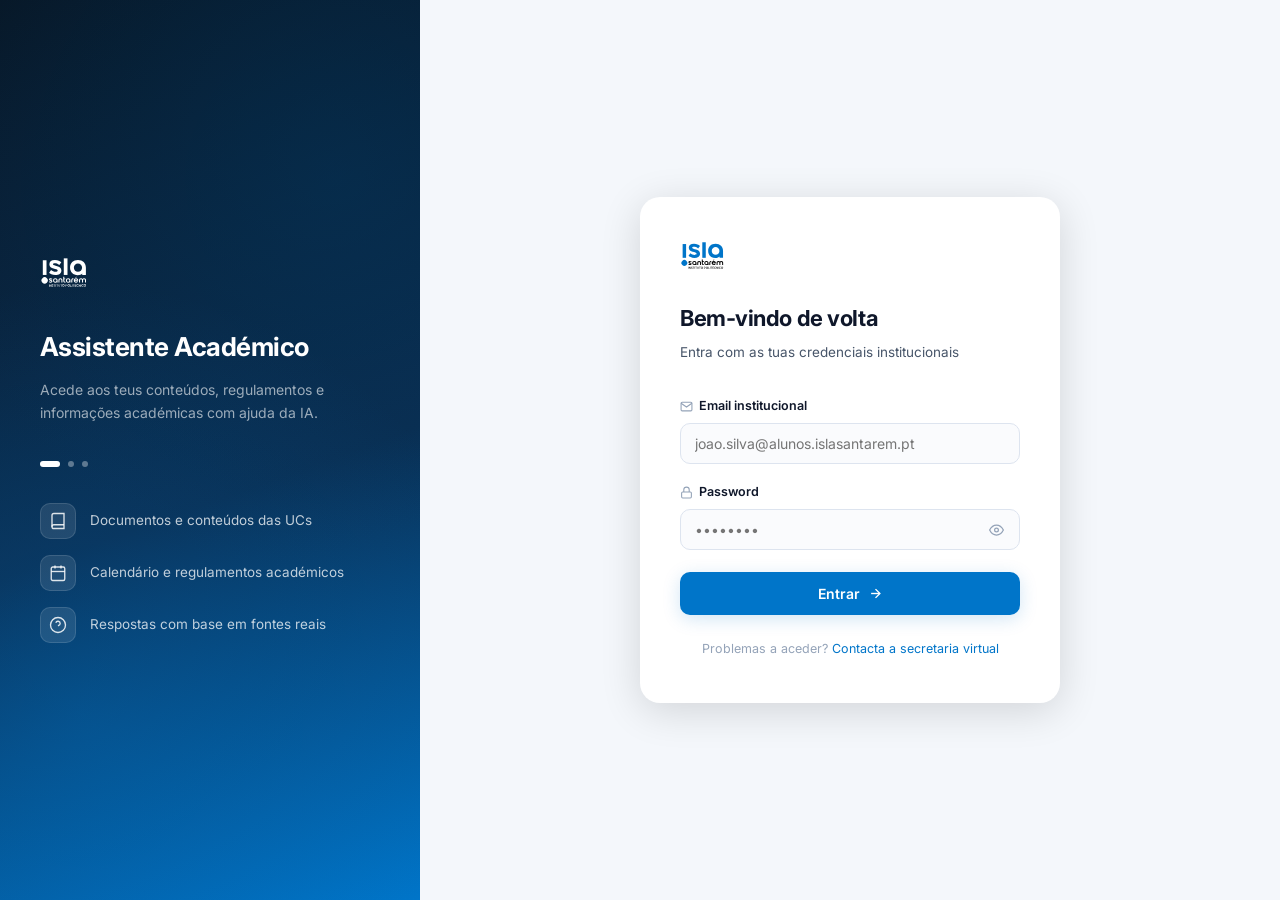
==== frontend/index.html @ 1f273ef7 "Initial commit" ====
<!DOCTYPE html>
<html lang="pt">
<head>
  <meta charset="UTF-8" />
  <meta name="viewport" content="width=device-width, initial-scale=1.0" />
  <title>ISLA Santarém — Assistente Académico</title>
  <link rel="stylesheet" href="assets/css/style.css" />
</head>
<body class="login-body">

<div class="login-layout">

  <!-- ── Left panel ── -->
  <div class="login-panel">
    <div class="login-panel-inner">
      <div class="login-panel-logo">
        <img src="assets/images/islasantarem-inverse.svg" alt="ISLA Santarém" />
      </div>
      <h1 class="login-panel-title">Assistente Académico</h1>
      <p class="login-panel-sub">Acede aos teus conteúdos, regulamentos e informações académicas com ajuda da IA.</p>
      <div class="login-panel-dots">
        <span></span><span></span><span></span>
      </div>
      <div class="login-panel-features">
        <div class="login-feature">
          <div class="login-feature-icon">
            <svg width="18" height="18" viewBox="0 0 24 24" fill="none" stroke="currentColor" stroke-width="1.8">
              <path d="M4 19.5A2.5 2.5 0 0 1 6.5 17H20"/><path d="M6.5 2H20v20H6.5A2.5 2.5 0 0 1 4 19.5v-15A2.5 2.5 0 0 1 6.5 2z"/>
            </svg>
          </div>
          <span>Documentos e conteúdos das UCs</span>
        </div>
        <div class="login-feature">
          <div class="login-feature-icon">
            <svg width="18" height="18" viewBox="0 0 24 24" fill="none" stroke="currentColor" stroke-width="1.8">
              <rect x="3" y="4" width="18" height="18" rx="2" ry="2"/><line x1="16" y1="2" x2="16" y2="6"/><line x1="8" y1="2" x2="8" y2="6"/><line x1="3" y1="10" x2="21" y2="10"/>
            </svg>
          </div>
          <span>Calendário e regulamentos académicos</span>
        </div>
        <div class="login-feature">
          <div class="login-feature-icon">
            <svg width="18" height="18" viewBox="0 0 24 24" fill="none" stroke="currentColor" stroke-width="1.8">
              <circle cx="12" cy="12" r="10"/><path d="M9.09 9a3 3 0 0 1 5.83 1c0 2-3 3-3 3"/><line x1="12" y1="17" x2="12.01" y2="17"/>
            </svg>
          </div>
          <span>Respostas com base em fontes reais</span>
        </div>
      </div>
    </div>
    <div class="login-panel-bg"></div>
  </div>

  <!-- ── Right / form ── -->
  <div class="login-form-side">
    <div class="login-card">

      <div class="login-card-header">
        <div class="login-card-logo">
          <img src="assets/images/islasantarem.svg" alt="ISLA Santarém" />
        </div>
        <h2>Bem-vindo de volta</h2>
        <p>Entra com as tuas credenciais institucionais</p>
      </div>

      <form onsubmit="doLogin(event)" class="login-form">
        <div class="form-group">
          <label for="email">
            <svg width="13" height="13" viewBox="0 0 24 24" fill="none" stroke="currentColor" stroke-width="2">
              <path d="M4 4h16c1.1 0 2 .9 2 2v12c0 1.1-.9 2-2 2H4c-1.1 0-2-.9-2-2V6c0-1.1.9-2 2-2z"/><polyline points="22,6 12,13 2,6"/>
            </svg>
            Email institucional
          </label>
          <input type="email" id="email" placeholder="joao.silva@alunos.islasantarem.pt" autocomplete="email" required />
        </div>

        <div class="form-group">
          <label for="password">
            <svg width="13" height="13" viewBox="0 0 24 24" fill="none" stroke="currentColor" stroke-width="2">
              <rect x="3" y="11" width="18" height="11" rx="2" ry="2"/><path d="M7 11V7a5 5 0 0 1 10 0v4"/>
            </svg>
            Password
          </label>
          <div class="input-password-wrap">
            <input type="password" id="password" placeholder="••••••••" autocomplete="current-password" required />
            <button type="button" class="toggle-pw" onclick="togglePw()" tabindex="-1" aria-label="Mostrar password">
              <svg id="eyeIcon" width="15" height="15" viewBox="0 0 24 24" fill="none" stroke="currentColor" stroke-width="2">
                <path d="M1 12s4-8 11-8 11 8 11 8-4 8-11 8-11-8-11-8z"/><circle cx="12" cy="12" r="3"/>
              </svg>
            </button>
          </div>
        </div>

        <div id="loginError" class="login-error" style="display:none;"></div>

        <button type="submit" class="login-btn" id="loginBtn">
          <span id="loginBtnText">Entrar</span>
          <svg id="loginBtnArrow" width="15" height="15" viewBox="0 0 24 24" fill="none" stroke="currentColor" stroke-width="2.2">
            <line x1="5" y1="12" x2="19" y2="12"/><polyline points="12 5 19 12 12 19"/>
          </svg>
          <svg id="loginBtnSpinner" class="spinner hidden" width="16" height="16" viewBox="0 0 24 24" fill="none" stroke="currentColor" stroke-width="2.5">
            <path d="M21 12a9 9 0 1 1-6.219-8.56"/>
          </svg>
        </button>
      </form>

      <div class="login-footer">
        Problemas a aceder?
        <a href="https://secure.grupolusofona.pt/ulht/secretaria_virtual/" target="_blank">Contacta a secretaria virtual</a>
      </div>
    </div>
  </div>

</div>

<script>
async function doLogin(e) {
  e.preventDefault();
  const btn     = document.getElementById('loginBtn');
  const btnText = document.getElementById('loginBtnText');
  const arrow   = document.getElementById('loginBtnArrow');
  const spinner = document.getElementById('loginBtnSpinner');
  const email   = document.getElementById('email').value.trim();
  const pass    = document.getElementById('password').value;
  const err     = document.getElementById('loginError');

  btn.disabled = true;
  btnText.textContent = 'A entrar...';
  arrow.classList.add('hidden');
  spinner.classList.remove('hidden');
  err.style.display = 'none';

  try {
    const body = new URLSearchParams({ username: email, password: pass });
    const res  = await fetch('/api/auth/login', { method: 'POST', body });
    if (!res.ok) {
      const data = await res.json().catch(() => ({}));
      throw new Error(data.detail || 'Credenciais inválidas');
    }
    const data = await res.json();
    localStorage.setItem('token', data.access_token);
    localStorage.setItem('user', JSON.stringify({ name: data.name, role: data.role, id: data.user_id }));
    btn.classList.add('login-btn--success');
    btnText.textContent = 'A redirecionar...';
    const roleRedirects = { admin: 'admin.html', instructor: 'instructor.html', secretaria: 'secretaria.html' };
    setTimeout(() => window.location.href = roleRedirects[data.role] || 'chat.html', 400);
  } catch (ex) {
    err.textContent = ex.message;
    err.style.display = 'flex';
    btn.disabled = false;
    btnText.textContent = 'Entrar';
    arrow.classList.remove('hidden');
    spinner.classList.add('hidden');
    document.getElementById('password').value = '';
  }
}

function togglePw() {
  const input = document.getElementById('password');
  const icon  = document.getElementById('eyeIcon');
  if (input.type === 'password') {
    input.type = 'text';
    icon.innerHTML = '<path d="M17.94 17.94A10.07 10.07 0 0 1 12 20c-7 0-11-8-11-8a18.45 18.45 0 0 1 5.06-5.94M9.9 4.24A9.12 9.12 0 0 1 12 4c7 0 11 8 11 8a18.5 18.5 0 0 1-2.16 3.19m-6.72-1.07a3 3 0 1 1-4.24-4.24"/><line x1="1" y1="1" x2="23" y2="23"/>';
  } else {
    input.type = 'password';
    icon.innerHTML = '<path d="M1 12s4-8 11-8 11 8 11 8-4 8-11 8-11-8-11-8z"/><circle cx="12" cy="12" r="3"/>';
  }
}
</script>

</body>
</html>
---- frontend/assets/css/style.css ----
/* ─── ISLA Santarém — Assistente Académico ─── */

@import url('https://fonts.googleapis.com/css2?family=Inter:wght@300;400;500;600;700&display=swap');

/* ─── TOKENS ─── */
:root {
  --blue:          #0075C9;
  --blue-dark:     #005fa3;
  --blue-deep:     #003e6b;
  --blue-light:    #e8f3fc;
  --blue-glow:     rgba(0, 117, 201, 0.18);

  --sidebar-bg:    #071828;
  --sidebar-hover: #0f2438;
  --sidebar-active:#132d48;
  --sidebar-sep:   rgba(255,255,255,0.06);

  --surface:       #f4f7fb;
  --topbar-bg:     #ffffff;
  --card-bg:       #ffffff;

  --user-bubble:   var(--blue);
  --bot-bubble:    #ffffff;
  --bot-border:    #e4eaf1;

  --text-1:        #0f172a;
  --text-2:        #475569;
  --text-3:        #94a3b8;
  --text-inv:      #cbd5e1;
  --text-inv-dim:  #475569;

  --r-sm:  6px;
  --r-md:  10px;
  --r-lg:  16px;
  --r-xl:  22px;
  --r-pill:100px;

  --sh-xs: 0 1px 2px rgba(0,0,0,0.06);
  --sh-sm: 0 2px 8px rgba(0,0,0,0.08);
  --sh-md: 0 4px 20px rgba(0,0,0,0.10);
  --sh-lg: 0 8px 40px rgba(0,0,0,0.14);

  --ease:  cubic-bezier(0.4, 0, 0.2, 1);
  --t:     all 0.18s var(--ease);

  --sidebar-w: 268px;

  /* Alias vars used by admin panel */
  --bg-0:      var(--surface);
  --bg-1:      var(--card-bg);
  --bg-2:      #e8edf4;
  --border:    var(--bot-border);
  --accent:    var(--blue);
  --hover:     var(--blue-light);
  --text-muted:var(--text-3);
}

/* ─── RESET ─── */
*, *::before, *::after { box-sizing: border-box; margin: 0; padding: 0; }

html, body {
  height: 100%;
  font-family: 'Inter', -apple-system, BlinkMacSystemFont, sans-serif;
  font-size: 14px;
  line-height: 1.6;
  color: var(--text-1);
  background: var(--surface);
  -webkit-font-smoothing: antialiased;
}

a { color: var(--blue); text-decoration: none; }
a:hover { text-decoration: underline; }

/* ═══════════════════════════════════════
   LOGIN
═══════════════════════════════════════ */

.login-body { overflow: auto; }

.login-layout {
  min-height: 100vh;
  display: flex;
}

/* Left branding panel */
.login-panel {
  flex: 0 0 420px;
  background: linear-gradient(160deg, #071828 0%, #0a2d50 55%, #0075C9 100%);
  display: flex;
  align-items: center;
  justify-content: center;
  padding: 48px 40px;
  position: relative;
  overflow: hidden;
}

.login-panel-bg {
  position: absolute;
  inset: 0;
  background:
    radial-gradient(circle at 20% 80%, rgba(0,117,201,0.25) 0%, transparent 55%),
    radial-gradient(circle at 80% 20%, rgba(0,63,107,0.3)   0%, transparent 50%);
  pointer-events: none;
}

.login-panel-inner {
  position: relative;
  z-index: 1;
  width: 100%;
}

.login-panel-logo img {
  height: 32px;
  filter: brightness(0) invert(1);
  margin-bottom: 36px;
}

.login-panel-title {
  font-size: 26px;
  font-weight: 700;
  color: #fff;
  line-height: 1.25;
  margin-bottom: 14px;
  letter-spacing: -0.02em;
}

.login-panel-sub {
  font-size: 14px;
  color: rgba(255,255,255,0.6);
  line-height: 1.7;
  max-width: 300px;
  margin-bottom: 36px;
}

.login-panel-dots {
  display: flex;
  gap: 8px;
  margin-bottom: 36px;
}

.login-panel-dots span {
  width: 6px;
  height: 6px;
  border-radius: 50%;
  background: rgba(255,255,255,0.35);
}

.login-panel-dots span:first-child {
  background: #fff;
  width: 20px;
  border-radius: 3px;
}

.login-panel-features { display: flex; flex-direction: column; gap: 16px; }

.login-feature {
  display: flex;
  align-items: center;
  gap: 14px;
  color: rgba(255,255,255,0.75);
  font-size: 13.5px;
}

.login-feature-icon {
  width: 36px;
  height: 36px;
  border-radius: var(--r-md);
  background: rgba(255,255,255,0.1);
  border: 1px solid rgba(255,255,255,0.12);
  display: flex;
  align-items: center;
  justify-content: center;
  flex-shrink: 0;
  color: rgba(255,255,255,0.85);
}

/* Right form side */
.login-form-side {
  flex: 1;
  display: flex;
  align-items: center;
  justify-content: center;
  padding: 40px 24px;
  background: var(--surface);
}

.login-card {
  background: var(--card-bg);
  border-radius: 20px;
  padding: 44px 40px;
  width: 100%;
  max-width: 420px;
  box-shadow: var(--sh-lg);
  animation: fadeUp 0.45s var(--ease) both;
}

.login-card-header { margin-bottom: 32px; }

.login-card-logo {
  margin-bottom: 24px;
}

.login-card-logo img { height: 30px; }

.login-card-header h2 {
  font-size: 22px;
  font-weight: 700;
  color: var(--text-1);
  margin-bottom: 6px;
  letter-spacing: -0.02em;
}

.login-card-header p {
  font-size: 13.5px;
  color: var(--text-2);
}

.login-form { display: flex; flex-direction: column; gap: 18px; }

.form-group { display: flex; flex-direction: column; gap: 7px; }

.form-group label {
  font-size: 12.5px;
  font-weight: 600;
  color: var(--text-1);
  display: flex;
  align-items: center;
  gap: 6px;
}

.form-group label svg { color: var(--text-3); }

.form-group input,
.input-password-wrap input {
  width: 100%;
  padding: 11px 14px;
  border: 1.5px solid #dde4ef;
  border-radius: var(--r-md);
  font-size: 14px;
  font-family: inherit;
  color: var(--text-1);
  background: #fafbfd;
  transition: var(--t);
  outline: none;
}

.form-group input:hover { border-color: #b8c9e0; }

.form-group input:focus,
.input-password-wrap:focus-within input {
  border-color: var(--blue);
  background: #fff;
  box-shadow: 0 0 0 3px var(--blue-glow);
}

.input-password-wrap {
  position: relative;
}

.input-password-wrap input { padding-right: 44px; }

.toggle-pw {
  position: absolute;
  right: 12px;
  top: 50%;
  transform: translateY(-50%);
  background: none;
  border: none;
  cursor: pointer;
  color: var(--text-3);
  padding: 4px;
  border-radius: var(--r-sm);
  transition: var(--t);
  display: flex;
  align-items: center;
}

.toggle-pw:hover { color: var(--blue); }

.login-error {
  display: flex;
  align-items: center;
  gap: 8px;
  padding: 10px 14px;
  background: #fef2f2;
  border: 1px solid #fecaca;
  border-radius: var(--r-md);
  color: #dc2626;
  font-size: 13px;
}

.login-btn {
  display: flex;
  align-items: center;
  justify-content: center;
  gap: 8px;
  width: 100%;
  padding: 13px 20px;
  background: var(--blue);
  color: #fff;
  border: none;
  border-radius: var(--r-md);
  font-size: 14px;
  font-weight: 600;
  cursor: pointer;
  font-family: inherit;
  transition: var(--t);
  box-shadow: 0 4px 18px var(--blue-glow);
  margin-top: 4px;
}

.login-btn:hover:not(:disabled) {
  background: var(--blue-dark);
  transform: translateY(-1px);
  box-shadow: 0 6px 24px var(--blue-glow);
}

.login-btn:active:not(:disabled) { transform: translateY(0); }

.login-btn:disabled { opacity: 0.7; cursor: not-allowed; transform: none; }

.login-btn--success { background: #16a34a !important; }

.login-footer {
  text-align: center;
  margin-top: 24px;
  font-size: 12.5px;
  color: var(--text-3);
}

.spinner {
  animation: spin 0.8s linear infinite;
  transform-origin: center;
}

@keyframes spin { to { transform: rotate(360deg); } }

/* ─── Login responsive ─── */
@media (max-width: 780px) {
  .login-panel { display: none; }
  .login-form-side { background: linear-gradient(160deg, #071828, #0a2d50); }
  .login-card { box-shadow: var(--sh-md); }
}

/* ═══════════════════════════════════════
   APP LAYOUT
═══════════════════════════════════════ */

.app {
  display: flex;
  height: 100vh;
  overflow: hidden;
}

/* ═══════════════════════════════════════
   SIDEBAR
═══════════════════════════════════════ */

.sidebar {
  width: 72px; /* collapsed width */
  min-width: 72px;
  background: linear-gradient(180deg, #040d17 0%, #071828 100%);
  display: flex;
  flex-direction: column;
  border-right: 1px solid rgba(255,255,255,0.03);
  transition: width 0.3s cubic-bezier(0.2, 0.8, 0.2, 1), min-width 0.3s cubic-bezier(0.2, 0.8, 0.2, 1), transform 0.25s var(--ease);
  z-index: 200;
  overflow: hidden;
  white-space: nowrap;
}

@media (min-width: 769px) {
  .sidebar:hover {
    width: var(--sidebar-w);
    min-width: var(--sidebar-w);
    box-shadow: 4px 0 24px rgba(0,0,0,0.15);
  }

  /* Fade out texts when collapsed */
  .sidebar:not(:hover) .sidebar-tagline,
  .sidebar:not(:hover) .new-chat-btn-text,
  .sidebar:not(:hover) .history-item span:not(.hist-badge),
  .sidebar:not(:hover) .sidebar-tabs,
  .sidebar:not(:hover) .history-group-label,
  .sidebar:not(:hover) .sidebar-search,
  .sidebar:not(:hover) .user-info,
  .sidebar:not(:hover) .logout-btn {
    opacity: 0;
    pointer-events: none;
    transition: opacity 0.1s;
  }
  
  /* Fade in texts when expanded */
  .sidebar:hover .sidebar-tagline,
  .sidebar:hover .new-chat-btn-text,
  .sidebar:hover .history-item span:not(.hist-badge),
  .sidebar:hover .sidebar-tabs,
  .sidebar:hover .history-group-label,
  .sidebar:hover .sidebar-search,
  .sidebar:hover .user-info,
  .sidebar:hover .logout-btn {
    opacity: 1;
    transition: opacity 0.3s 0.1s;
  }

  /* Adjust layouts when collapsed */
  .sidebar:not(:hover) .new-chat-btn {
    padding: 10px;
    justify-content: center;
  }
  
  .sidebar:not(:hover) .user-profile {
    padding: 8px 0;
    justify-content: center;
  }
  
  .sidebar:not(:hover) .sidebar-logo img {
    opacity: 0;
  }
  
  .sidebar-logo { position: relative; }
  .sidebar:not(:hover) .sidebar-logo::after {
    content: "IS";
    position: absolute;
    left: 4px;
    top: 50%;
    transform: translateY(-50%);
    font-size: 18px;
    font-weight: 800;
    color: #fff;
    letter-spacing: 2px;
  }
}

.sidebar-header {
  padding: 22px 16px 16px;
  border-bottom: 1px solid var(--sidebar-sep);
  flex-shrink: 0;
}

.sidebar-logo {
  margin-bottom: 4px;
}

.sidebar-logo img {
  height: 26px;
  filter: brightness(0) invert(1);
  opacity: 0.92;
  min-width: 140px; /* prevent logo from shrinking */
}

.sidebar-tagline {
  font-size: 10px;
  font-weight: 500;
  color: rgba(255,255,255,0.3);
  letter-spacing: 0.08em;
  text-transform: uppercase;
  margin-bottom: 18px;
  white-space: nowrap;
  overflow: hidden;
}

.new-chat-btn {
  width: 100%;
  display: flex;
  align-items: center;
  gap: 9px;
  padding: 10px 13px;
  background: rgba(255,255,255,0.05);
  border: 1px solid rgba(255,255,255,0.09);
  border-radius: var(--r-md);
  color: var(--text-inv);
  font-size: 13px;
  font-weight: 500;
  cursor: pointer;
  transition: var(--t);
  font-family: inherit;
  white-space: nowrap;
  overflow: hidden;
}

.new-chat-btn:hover {
  background: rgba(255,255,255,0.1);
  border-color: rgba(255,255,255,0.18);
  color: #fff;
}

.history-scroll {
  flex: 1;
  overflow-y: auto;
  padding: 10px 8px;
  scrollbar-width: thin;
  scrollbar-color: rgba(255,255,255,0.06) transparent;
}

.history-scroll::-webkit-scrollbar { width: 3px; }
.history-scroll::-webkit-scrollbar-track { background: transparent; }
.history-scroll::-webkit-scrollbar-thumb { background: rgba(255,255,255,0.08); border-radius: 2px; }

.history-empty {
  padding: 8px 10px;
  font-size: 12px;
  color: var(--text-inv-dim);
}

.history-group-label {
  font-size: 9.5px;
  font-weight: 600;
  letter-spacing: 0.09em;
  text-transform: uppercase;
  color: var(--text-inv-dim);
  padding: 0 10px;
  margin: 12px 0 4px;
}

.history-item {
  display: flex;
  align-items: center;
  gap: 8px;
  padding: 10px 12px;
  border-radius: var(--r-md);
  cursor: pointer;
  color: var(--text-inv);
  font-size: 13px;
  transition: var(--t);
  position: relative;
  overflow: hidden;
  margin-bottom: 2px;
}

.history-item:hover { background: rgba(255,255,255,0.06); color: #fff; }

.history-item.active {
  background: rgba(0, 117, 201, 0.15);
  color: #fff;
}

.hist-badge {
  font-size: 9.5px;
  font-weight: 700;
  background: rgba(0,117,201,0.25);
  color: #60a5fa;
  padding: 2px 6px;
  border-radius: 4px;
  flex-shrink: 0;
  letter-spacing: 0.04em;
}

.history-item span:not(.hist-badge) {
  flex: 1;
  white-space: nowrap;
  overflow: hidden;
  text-overflow: ellipsis;
}

/* Sidebar footer */
.sidebar-footer {
  padding: 10px 8px;
  border-top: 1px solid var(--sidebar-sep);
  flex-shrink: 0;
}

.user-profile {
  display: flex;
  align-items: center;
  gap: 10px;
  padding: 8px 10px;
  border-radius: var(--r-sm);
  transition: var(--t);
}

.user-profile:hover { background: var(--sidebar-hover); }

.avatar {
  width: 32px;
  height: 32px;
  border-radius: 50%;
  background: linear-gradient(135deg, var(--blue), var(--blue-dark));
  display: flex;
  align-items: center;
  justify-content: center;
  color: #fff;
  font-size: 11.5px;
  font-weight: 700;
  flex-shrink: 0;
  letter-spacing: 0.02em;
}

.user-info { flex: 1; overflow: hidden; }

.user-name {
  font-size: 12.5px;
  font-weight: 600;
  color: var(--text-inv);
  white-space: nowrap;
  overflow: hidden;
  text-overflow: ellipsis;
}

.user-role {
  font-size: 10.5px;
  color: var(--text-inv-dim);
}

.logout-btn {
  background: none;
  border: none;
  cursor: pointer;
  color: var(--text-inv-dim);
  padding: 6px;
  border-radius: var(--r-sm);
  display: flex;
  transition: var(--t);
  flex-shrink: 0;
}

.logout-btn:hover { color: #f87171; background: rgba(248,113,113,0.1); }

/* Sidebar overlay (mobile) */
.sidebar-overlay {
  display: none;
  position: fixed;
  inset: 0;
  background: rgba(0,0,0,0.45);
  z-index: 199;
  animation: fadeIn 0.2s ease;
}

/* ═══════════════════════════════════════
   MAIN AREA
═══════════════════════════════════════ */

.main {
  flex: 1;
  display: flex;
  flex-direction: column;
  overflow: hidden;
  background: var(--surface);
  min-width: 0;
}

/* ── Topbar ── */
.topbar {
  background: var(--topbar-bg);
  border-bottom: 1px solid rgba(0,0,0,0.02);
  padding: 0 24px;
  height: 64px;
  display: flex;
  align-items: center;
  gap: 16px;
  flex-shrink: 0;
  box-shadow: 0 4px 20px rgba(0,0,0,0.02);
  z-index: 10;
}

.topbar-left {
  display: flex;
  align-items: center;
  gap: 12px;
  flex: 1;
  min-width: 0;
}

.menu-btn {
  display: none;
  background: none;
  border: none;
  cursor: pointer;
  color: var(--text-2);
  padding: 6px;
  border-radius: var(--r-sm);
  transition: var(--t);
  flex-shrink: 0;
}

.menu-btn:hover { background: var(--blue-light); color: var(--blue); }

.topbar-brand {
  flex-shrink: 0;
  display: flex;
  align-items: center;
}

.topbar-logo {
  height: 22px;
  opacity: 0.85;
}

.active-course-badge {
  display: flex;
  align-items: center;
  gap: 7px;
  padding: 5px 12px;
  background: var(--blue-light);
  border: 1px solid rgba(0,117,201,0.18);
  border-radius: var(--r-pill);
  font-size: 12.5px;
  font-weight: 600;
  color: var(--blue);
  white-space: nowrap;
  overflow: hidden;
  text-overflow: ellipsis;
  max-width: 280px;
}

.badge-dot {
  width: 6px;
  height: 6px;
  border-radius: 50%;
  background: var(--blue);
  flex-shrink: 0;
  animation: pulse 2.5s ease-in-out infinite;
}

@keyframes pulse {
  0%, 100% { opacity: 1; transform: scale(1); }
  50% { opacity: 0.45; transform: scale(0.75); }
}

.topbar-right {
  display: flex;
  align-items: center;
  gap: 8px;
  flex-shrink: 0;
}

.course-selector-wrap {
  position: relative;
  display: flex;
  align-items: center;
}

.course-selector-icon {
  position: absolute;
  left: 10px;
  color: var(--text-3);
  pointer-events: none;
  z-index: 1;
}

.select-chevron {
  position: absolute;
  right: 9px;
  color: var(--text-3);
  pointer-events: none;
}

.topbar-select {
  appearance: none;
  padding: 8px 32px 8px 16px;
  border: 1px solid rgba(0,0,0,0.06);
  border-radius: var(--r-pill);
  background: var(--surface);
  color: var(--text-1);
  font-size: 13px;
  font-weight: 500;
  font-family: inherit;
  cursor: pointer;
  transition: var(--t);
  max-width: 210px;
}

.topbar-select:hover { border-color: rgba(0,117,201,0.3); background: #fff; }
.topbar-select:focus { outline: none; border-color: var(--blue); box-shadow: 0 0 0 3px var(--blue-glow); }

.topbar-btn {
  display: flex;
  align-items: center;
  gap: 6px;
  padding: 8px 12px;
  border-radius: var(--r-pill);
  border: none;
  background: transparent;
  color: var(--text-2);
  font-size: 13px;
  font-weight: 500;
  cursor: pointer;
  transition: var(--t);
  font-family: inherit;
  white-space: nowrap;
}

.topbar-btn:hover {
  color: var(--text-1);
  background: rgba(0,0,0,0.05);
}

/* ── Chat area ── */
.chat-area {
  flex: 1;
  overflow-y: auto;
  padding: 28px 0 16px;
  scroll-behavior: smooth;
  scrollbar-width: thin;
  scrollbar-color: #c8d4e3 transparent;
}

.chat-area::-webkit-scrollbar { width: 4px; }
.chat-area::-webkit-scrollbar-track { background: transparent; }
.chat-area::-webkit-scrollbar-thumb { background: #c8d4e3; border-radius: 2px; }

.chat-inner {
  max-width: 760px;
  margin: 0 auto;
  padding: 0 24px;
  display: flex;
  flex-direction: column;
  gap: 4px;
}

/* ── Welcome screen ── */
.welcome {
  display: flex;
  flex-direction: column;
  align-items: flex-start;
  text-align: left;
  padding: 80px 24px 32px;
  animation: fadeUp 0.5s var(--ease) both;
  width: 100%;
}

.welcome-gemini-header {
  margin-bottom: 40px;
}

.welcome-gemini-title {
  font-size: 52px;
  font-weight: 500;
  letter-spacing: -0.04em;
  margin-bottom: 6px;
  line-height: 1.1;
}

.gemini-greeting, .gemini-name {
  background: linear-gradient(74deg, var(--blue) 0, #9b72cb 9%, #d96570 20%, #d96570 24%, #9b72cb 35%, var(--blue) 44%, #9b72cb 50%, #d96570 56%, var(--text-1) 75%, var(--text-1) 100%);
  background-size: 400% 100%;
  -webkit-background-clip: text;
  -webkit-text-fill-color: transparent;
  color: transparent;
  animation: bgPan 12s ease infinite;
}

@keyframes bgPan {
  0% { background-position: 0% 50%; }
  50% { background-position: 100% 50%; }
  100% { background-position: 0% 50%; }
}

.welcome-gemini-subtitle {
  font-size: 52px;
  font-weight: 500;
  color: #c4c7c5; /* Gemini light grey */
  letter-spacing: -0.04em;
  line-height: 1.1;
}

.welcome-chips {
  display: flex;
  flex-wrap: wrap;
  gap: 12px;
  justify-content: flex-start;
  width: 100%;
}

.chip {
  display: flex;
  align-items: center;
  gap: 7px;
  padding: 9px 15px;
  background: var(--card-bg);
  border: 1.5px solid #e2e8f0;
  border-radius: var(--r-pill);
  font-size: 12.5px;
  color: var(--text-2);
  cursor: pointer;
  transition: var(--t);
  box-shadow: var(--sh-xs);
  animation: fadeUp 0.4s var(--ease) both;
}

.chip:nth-child(1) { animation-delay: 0.05s; }
.chip:nth-child(2) { animation-delay: 0.10s; }
.chip:nth-child(3) { animation-delay: 0.15s; }
.chip:nth-child(4) { animation-delay: 0.20s; }
.chip:nth-child(5) { animation-delay: 0.25s; }
.chip:nth-child(6) { animation-delay: 0.30s; }

.chip svg { color: var(--text-3); flex-shrink: 0; transition: var(--t); }

.chip:hover {
  border-color: var(--blue);
  color: var(--blue);
  background: var(--blue-light);
  transform: translateY(-1px);
  box-shadow: var(--sh-sm);
}

.chip:hover svg { color: var(--blue); }

/* ── Messages ── */
.msg-wrap {
  display: flex;
  flex-direction: column;
  animation: fadeUp 0.28s var(--ease) both;
}

@keyframes fadeUp {
  from { opacity: 0; transform: translateY(10px); }
  to   { opacity: 1; transform: translateY(0); }
}

@keyframes fadeIn {
  from { opacity: 0; }
  to   { opacity: 1; }
}

.msg-wrap.user { align-items: flex-end; }
.msg-wrap.bot  { align-items: flex-start; }

.msg-row {
  display: flex;
  align-items: flex-end;
  gap: 10px;
  max-width: 78%;
}

.msg-wrap.user .msg-row { flex-direction: row-reverse; }

.bot-avatar {
  width: 30px;
  height: 30px;
  border-radius: 50%;
  background: linear-gradient(135deg, var(--blue), var(--blue-deep));
  display: flex;
  align-items: center;
  justify-content: center;
  flex-shrink: 0;
  box-shadow: 0 2px 8px var(--blue-glow);
  overflow: hidden;
}

.bot-avatar img {
  height: 14px;
  filter: brightness(0) invert(1);
}

.bubble {
  padding: 11px 15px;
  border-radius: var(--r-lg);
  font-size: 14px;
  line-height: 1.68;
  word-break: break-word;
  position: relative;
}

.msg-wrap.user .bubble {
  background: linear-gradient(135deg, var(--blue), var(--blue-dark));
  color: #fff;
  border-bottom-right-radius: 4px;
  box-shadow: 0 4px 18px var(--blue-glow);
}

.msg-wrap.bot .bubble {
  background: var(--bot-bubble);
  color: var(--text-1);
  border: 1px solid rgba(0,0,0,0.04);
  border-bottom-left-radius: 4px;
  box-shadow: 0 2px 14px rgba(0,0,0,0.03);
}

.msg-time {
  font-size: 10.5px;
  color: var(--text-3);
  margin-top: 5px;
  padding: 0 4px;
}

/* Sources */
.sources {
  display: flex;
  flex-wrap: wrap;
  gap: 5px;
  margin-top: 9px;
  padding-left: 40px;
}

.source-chip {
  display: inline-flex;
  align-items: center;
  gap: 5px;
  padding: 4px 10px;
  background: var(--blue-light);
  border: 1px solid rgba(0,117,201,0.18);
  border-radius: var(--r-pill);
  font-size: 11px;
  font-weight: 500;
  color: var(--blue);
  cursor: pointer;
  transition: var(--t);
}

.source-chip:hover {
  background: var(--blue);
  color: #fff;
  border-color: var(--blue);
}

.source-chip svg { flex-shrink: 0; }

/* ── Input mode tag ── */
.input-mode-tag {
  display: inline-flex;
  align-items: center;
  padding: 3px 10px;
  margin-bottom: 4px;
  background: var(--blue-light);
  border: 1.5px solid var(--blue);
  border-radius: var(--r-pill);
  font-size: 12px;
  font-weight: 600;
  color: var(--blue);
  cursor: pointer;
  white-space: nowrap;
  flex-shrink: 0;
  transition: var(--t);
  user-select: none;
}
.input-mode-tag:hover {
  background: var(--blue);
  color: #fff;
}

/* ── Quick-reply chips ── */
.quick-chips {
  display: flex;
  flex-wrap: wrap;
  gap: 8px;
  margin-top: 10px;
  padding-left: 40px;
}

.quick-chip {
  padding: 7px 16px;
  background: transparent;
  border: 1.5px solid var(--blue);
  border-radius: var(--r-pill);
  font-size: 13px;
  font-weight: 500;
  color: var(--blue);
  cursor: pointer;
  transition: var(--t);
}

.quick-chip:hover {
  background: var(--blue);
  color: #fff;
}

/* ── Answer mode badge ── */
.answer-mode-badge {
  display: inline-flex;
  align-items: center;
  gap: 5px;
  margin: 6px 0 2px 40px;
  padding: 4px 12px;
  border-radius: var(--r-pill);
  font-size: 11px;
  font-weight: 600;
  border: 1.5px solid var(--blue);
  color: var(--blue);
  background: transparent;
  transition: var(--t);
  user-select: none;
}
.answer-mode-badge.clickable {
  cursor: pointer;
}
.answer-mode-badge.clickable:hover {
  background: var(--blue);
  color: #fff;
}
.answer-mode-badge .mode-switch {
  font-weight: 400;
  opacity: 0.6;
  font-size: 10px;
}
.answer-mode-badge.clickable:hover .mode-switch {
  opacity: 0.85;
}

/* ── Message rating ── */
.msg-rating {
  display: inline-flex;
  align-items: center;
  gap: 2px;
}

.rate-btn {
  display: inline-flex;
  align-items: center;
  justify-content: center;
  width: 24px;
  height: 24px;
  border: none;
  background: transparent;
  border-radius: 50%;
  color: var(--text-3);
  cursor: pointer;
  transition: var(--t);
  padding: 0;
}

.rate-btn:hover { background: var(--hover); color: var(--blue); }
.rate-btn.rated  { color: var(--blue); background: var(--blue-light); }

/* ── Typing indicator ── */
.typing-wrap {
  display: flex;
  align-items: flex-end;
  gap: 10px;
  animation: fadeUp 0.28s var(--ease) both;
}

.typing-bubble {
  background: var(--bot-bubble);
  border: 1px solid var(--bot-border);
  border-radius: var(--r-lg);
  border-bottom-left-radius: 4px;
  padding: 12px 16px;
  display: flex;
  flex-direction: column;
  gap: 10px;
  box-shadow: var(--sh-sm);
  min-width: 220px;
  animation: bubbleBreath 3.5s ease-in-out infinite;
}

@keyframes bubbleBreath {
  0%, 100% { box-shadow: var(--sh-sm); }
  50%       { box-shadow: 0 4px 22px var(--blue-glow); }
}

.typing-dots {
  display: flex;
  align-items: center;
  height: 28px;
}

/* ── Organic wave-morph blob ── */
.wave-morph {
  width: 52px;
  height: 22px;
  background: linear-gradient(135deg, var(--blue) 0%, var(--blue-dark) 55%, var(--blue-deep) 100%);
  background-size: 200% 200%;
  border-radius: 60% 40% 30% 70% / 60% 30% 70% 40%;
  will-change: border-radius, transform, box-shadow;
  animation:
    waveMorphShape 3.4s ease-in-out infinite,
    waveMorphGlow  3.4s ease-in-out infinite,
    waveMorphGrad  6s   ease-in-out infinite;
}

@keyframes waveMorphShape {
  0%   { border-radius: 60% 40% 30% 70% / 60% 30% 70% 40%; transform: scaleY(1)    scaleX(1);    }
  12%  { border-radius: 40% 60% 55% 45% / 45% 65% 35% 55%; transform: scaleY(1.12) scaleX(0.94); }
  25%  { border-radius: 30% 70% 70% 30% / 30% 30% 70% 70%; transform: scaleY(0.88) scaleX(1.08); }
  38%  { border-radius: 55% 45% 25% 75% / 70% 20% 80% 30%; transform: scaleY(1.14) scaleX(0.92); }
  50%  { border-radius: 20% 80% 50% 50% / 40% 70% 30% 60%; transform: scaleY(0.9)  scaleX(1.1);  }
  63%  { border-radius: 70% 30% 40% 60% / 55% 45% 55% 45%; transform: scaleY(1.1)  scaleX(0.95); }
  75%  { border-radius: 45% 55% 65% 35% / 35% 65% 35% 65%; transform: scaleY(0.86) scaleX(1.06); }
  88%  { border-radius: 50% 50% 30% 70% / 65% 25% 75% 35%; transform: scaleY(1.08) scaleX(0.96); }
  100% { border-radius: 60% 40% 30% 70% / 60% 30% 70% 40%; transform: scaleY(1)    scaleX(1);    }
}

@keyframes waveMorphGlow {
  0%, 100% { box-shadow: 0 2px 10px rgba(0,117,201,0.25); }
  50%       { box-shadow: 0 3px 22px rgba(0,117,201,0.55); }
}

@keyframes waveMorphGrad {
  0%, 100% { background-position: 0%   50%; }
  50%       { background-position: 100% 50%; }
}

.typing-status {
  display: flex;
  align-items: center;
  gap: 8px;
  border-top: 1px solid var(--bot-border);
  padding-top: 8px;
}

.typing-phase-icon {
  display: flex;
  align-items: center;
  color: var(--blue);
  transition: opacity 0.2s ease;
  flex-shrink: 0;
  animation: iconPop 2.2s ease-in-out infinite;
}

@keyframes iconPop {
  0%, 100% { transform: scale(1);    }
  50%       { transform: scale(1.18); }
}

.typing-phase-text {
  font-size: 11.5px;
  font-style: italic;
  background: linear-gradient(90deg, var(--text-3) 0%, var(--blue) 50%, var(--text-3) 100%);
  background-size: 250% 100%;
  -webkit-background-clip: text;
  -webkit-text-fill-color: transparent;
  background-clip: text;
  animation: shimmerText 2.8s ease-in-out infinite;
  transition: opacity 0.2s ease;
}

@keyframes shimmerText {
  0%   { background-position: 200% center; }
  100% { background-position: -200% center; }
}

.phase-fade { opacity: 0 !important; }

.typing-clock {
  margin-left: auto;
  font-size: 11px;
  font-variant-numeric: tabular-nums;
  color: var(--blue);
  opacity: 0.7;
  letter-spacing: 0.03em;
  flex-shrink: 0;
}

/* Date separator */
.date-sep {
  display: flex;
  align-items: center;
  gap: 10px;
  margin: 18px 0 6px;
}

.date-sep::before, .date-sep::after {
  content: '';
  flex: 1;
  height: 1px;
  background: #e4eaf1;
}

.date-sep span {
  font-size: 11px;
  font-weight: 500;
  color: var(--text-3);
  white-space: nowrap;
}

/* ── Input area ── */
.input-area {
  padding: 14px 20px 20px;
  background: transparent;
  flex-shrink: 0;
}

.input-inner {
  max-width: 760px;
  margin: 0 auto;
}

.input-box {
  background: var(--card-bg);
  border: 1px solid rgba(0,0,0,0.06);
  border-radius: 32px;
  padding: 14px 18px;
  display: flex;
  align-items: flex-end;
  gap: 12px;
  transition: var(--t);
  box-shadow: 0 4px 24px rgba(0,0,0,0.06);
}

.input-box:focus-within {
  border-color: rgba(0,117,201,0.3);
  box-shadow: 0 8px 30px rgba(0,117,201,0.1), 0 0 0 4px rgba(0,117,201,0.05);
}

.input-box textarea {
  flex: 1;
  border: none;
  outline: none;
  resize: none;
  font-family: inherit;
  font-size: 15px;
  line-height: 1.6;
  color: var(--text-1);
  background: transparent;
  max-height: 160px;
  min-height: 24px;
  height: 24px;
  overflow-y: auto;
  scrollbar-width: thin;
}

.input-box textarea::placeholder { color: var(--text-3); }

.send-btn {
  width: 36px;
  height: 36px;
  border-radius: 50%;
  background: var(--blue);
  border: none;
  cursor: pointer;
  display: flex;
  align-items: center;
  justify-content: center;
  color: #fff;
  flex-shrink: 0;
  transition: var(--t);
  box-shadow: 0 2px 10px var(--blue-glow);
}

.send-btn:hover:not(:disabled) {
  background: var(--blue-dark);
  transform: scale(1.06);
  box-shadow: 0 4px 16px var(--blue-glow);
}

.send-btn:active:not(:disabled) { transform: scale(0.94); }

.send-btn:disabled {
  background: #e4eaf1;
  color: var(--text-3);
  cursor: not-allowed;
  box-shadow: none;
  transform: none;
}

.input-hint {
  text-align: center;
  font-size: 11px;
  color: var(--text-3);
  margin-top: 8px;
  line-height: 1.5;
}

/* ── Input action buttons (mic, attach) ────────────────── */

.input-box {
  align-items: flex-end;   /* keep send/mic at bottom when textarea grows */
}

.input-actions {
  display: flex;
  align-items: center;
  gap: 4px;
  flex-shrink: 0;
}

.input-action-btn {
  width: 30px;
  height: 30px;
  border-radius: 50%;
  background: none;
  border: 1.5px solid var(--border);
  cursor: pointer;
  display: flex;
  align-items: center;
  justify-content: center;
  color: var(--text-3);
  flex-shrink: 0;
  transition: var(--t);
}

.input-action-btn:hover {
  background: var(--hover-bg);
  border-color: var(--text-2);
  color: var(--text-1);
}

/* Mic recording state — red pulse */
.mic-btn.recording {
  background: #fee2e2;
  border-color: #ef4444;
  color: #ef4444;
  animation: micPulse 0.9s ease-in-out infinite;
}

@keyframes micPulse {
  0%, 100% { box-shadow: 0 0 0 0 rgba(239,68,68,.4); }
  50%       { box-shadow: 0 0 0 6px rgba(239,68,68,.0); }
}

/* ── Attachment preview strip ───────────────────────────── */

.attach-preview {
  margin-bottom: 6px;
}

.attach-preview-inner {
  display: flex;
  align-items: center;
  gap: 10px;
  background: var(--surface-1);
  border: 1.5px solid var(--border);
  border-radius: var(--r-lg);
  padding: 8px 12px;
  animation: msgSlideLeft .2s var(--ease) both;
}

.attach-preview-icon {
  flex-shrink: 0;
  width: 32px;
  height: 32px;
  border-radius: 8px;
  background: var(--blue-glow);
  display: flex;
  align-items: center;
  justify-content: center;
  color: var(--blue);
}

.attach-preview-info { flex: 1; min-width: 0; }

.attach-preview-name {
  font-size: 13px;
  font-weight: 600;
  color: var(--text-1);
  white-space: nowrap;
  overflow: hidden;
  text-overflow: ellipsis;
}

.attach-preview-status {
  font-size: 11px;
  color: var(--text-3);
  margin-top: 1px;
}

.attach-preview-status.ready { color: #16a34a; }
.attach-preview-status.error { color: #ef4444; }

.attach-preview-remove {
  flex-shrink: 0;
  background: none;
  border: none;
  cursor: pointer;
  color: var(--text-3);
  padding: 4px;
  border-radius: 4px;
  opacity: .6;
  transition: opacity .15s, color .15s;
}
.attach-preview-remove:hover { opacity: 1; color: #ef4444; }

/* ── Dark mode overrides ─────────────────────────────────── */
html[data-dark="1"] body .mic-btn.recording,
body.dark .mic-btn.recording {
  background: rgba(239,68,68,.15);
}

/* ═══════════════════════════════════════
   RESPONSIVE
═══════════════════════════════════════ */

@media (max-width: 768px) {
  .app { flex-direction: column; }
  
  .sidebar {
    position: fixed;
    top: 0; bottom: 0; left: 0;
    width: var(--sidebar-w) !important;
    min-width: var(--sidebar-w) !important;
    transform: translateX(-100%) !important;
    z-index: 300;
  }
  
  .sidebar.open {
    transform: translateX(0) !important;
  }
  
  .sidebar.open ~ .sidebar-overlay,
  .sidebar-overlay.visible {
    display: block;
  }

  /* Reset sidebar elements on mobile so they are always visible */
  .sidebar .sidebar-tagline,
  .sidebar .new-chat-btn-text,
  .sidebar .history-item span:not(.hist-badge),
  .sidebar .sidebar-tabs,
  .sidebar .history-group-label,
  .sidebar .sidebar-search,
  .sidebar .user-info,
  .sidebar .logout-btn {
    opacity: 1 !important;
    pointer-events: auto !important;
  }
  
  .sidebar .new-chat-btn { padding: 10px 13px !important; justify-content: flex-start !important; }
  .sidebar .user-profile { padding: 8px 10px !important; justify-content: flex-start !important; }
  .sidebar .sidebar-logo img { opacity: 1 !important; }
  .sidebar-logo::after { display: none !important; }

  .menu-btn { display: flex; }
  .topbar-brand { display: none; }

  .topbar { padding: 0 12px; height: 56px; }
  .chat-inner { padding: 0 16px; }
  .input-area { padding: 10px 14px 16px; }
  .input-box { border-radius: 20px; padding: 10px 12px; }
  .msg-row { max-width: 95%; }
  .msg-wrap.bot .msg-row { max-width: 95%; }
  .active-course-badge { max-width: 160px; }
  
  .welcome-gemini-title { font-size: 38px; }
  .welcome-gemini-subtitle { font-size: 32px; }
}

/* ═══════════════════════════════════════
   UTILITIES
═══════════════════════════════════════ */

.hidden { display: none !important; }

.fade-in { animation: fadeUp 0.3s var(--ease) both; }

/* ═══════════════════════════════════════
   ADMIN PANEL
═══════════════════════════════════════ */

.admin-section-label {
  font-size: 10px;
  font-weight: 700;
  letter-spacing: .08em;
  text-transform: uppercase;
  color: rgba(255,255,255,.45);
  padding: 0 16px;
  margin-top: 8px;
  margin-bottom: 4px;
}

.admin-course-item {
  display: flex;
  align-items: center;
  gap: 9px;
  padding: 9px 16px;
  border-radius: 8px;
  margin: 2px 8px;
  font-size: 13px;
  color: rgba(255,255,255,.75);
  cursor: pointer;
  transition: background .15s, color .15s;
}
.admin-course-item:hover { background: rgba(255,255,255,.1); color: #fff; }
.admin-course-item.active { background: rgba(255,255,255,.18); color: #fff; font-weight: 600; }

/* Content area */
.admin-content {
  flex: 1;
  overflow-y: auto;
  padding: 24px;
  display: flex;
  flex-direction: column;
  gap: 16px;
}

.admin-empty {
  flex: 1;
  display: flex;
  flex-direction: column;
  align-items: center;
  justify-content: center;
  gap: 14px;
  color: var(--text-3);
  text-align: center;
  font-size: 14px;
  line-height: 1.6;
}

.admin-panel {
  display: flex;
  flex-direction: column;
  gap: 16px;
  animation: fadeUp .28s var(--ease) both;
}

/* Cards */
.admin-card {
  background: #fff;
  border: 1px solid var(--bot-border);
  border-radius: var(--r-lg);
  box-shadow: var(--sh-sm);
  overflow: hidden;
}

.admin-card-header {
  display: flex;
  align-items: center;
  gap: 8px;
  padding: 14px 18px;
  font-size: 13px;
  font-weight: 600;
  color: var(--text-1);
  border-bottom: 1px solid var(--bot-border);
  background: var(--surface);
}

.result-hint {
  margin-left: auto;
  font-size: 11px;
  font-weight: 400;
  color: var(--text-3);
  font-style: italic;
}

/* Drop zone */
.drop-zone {
  display: flex;
  flex-direction: column;
  align-items: center;
  justify-content: center;
  gap: 10px;
  padding: 36px 24px;
  margin: 16px;
  border: 2px dashed var(--bot-border);
  border-radius: var(--r-md);
  cursor: pointer;
  transition: border-color .2s, background .2s;
}
.drop-zone:hover,
.drop-zone.drag-over {
  border-color: var(--blue);
  background: var(--blue-light);
}

.drop-zone-text { font-size: 13.5px; color: var(--text-2); }
.drop-zone-link { color: var(--blue); font-weight: 600; }
.drop-zone-hint { font-size: 11px; color: var(--text-3); }

/* AI pipeline preview inside drop zone */
.dz-pipeline {
  display: flex;
  align-items: center;
  gap: 6px;
  margin: 4px 0;
}
.dz-step {
  display: flex;
  flex-direction: column;
  align-items: center;
  gap: 4px;
  font-size: 11px;
  color: var(--text-3);
  font-weight: 500;
}
.dz-step-icon {
  width: 28px;
  height: 28px;
  border-radius: 8px;
  background: var(--bg-2);
  border: 1px solid var(--border);
  display: flex;
  align-items: center;
  justify-content: center;
  color: var(--text-3);
}
.dz-step-ai .dz-step-icon {
  background: rgba(0,117,201,.08);
  border-color: rgba(0,117,201,.25);
  color: var(--accent);
}
.dz-step-ai { color: var(--accent); font-weight: 600; }
.dz-step-arrow {
  font-size: 12px;
  color: var(--text-3);
  margin-bottom: 14px;
}

/* Extract loading */
.extract-loading {
  display: flex;
  flex-direction: column;
  align-items: center;
  padding: 36px 24px 28px;
  gap: 20px;
}
.extract-loading-text {
  font-size: 13px;
  color: var(--text-3);
  font-style: italic;
  text-align: center;
  max-width: 320px;
}

/* ── Morphing blob loader ── */
.blob-container {
  position: relative;
  width: 76px;
  height: 76px;
}

.blob {
  position: absolute;
  border-radius: 30% 70% 70% 30% / 30% 30% 70% 70%;
}

.blob-1 {
  inset: 0;
  background: linear-gradient(145deg, var(--blue) 0%, var(--blue-deep) 100%);
  animation: blobMorph1 3.6s ease-in-out infinite;
  box-shadow: 0 8px 32px var(--blue-glow);
  transition: background 0.7s ease, box-shadow 0.7s ease;
}

/* Stage: extracting text — indigo/violet */
.blob-stage-extract .blob-1 {
  background: linear-gradient(145deg, #7c3aed 0%, #4f46e5 100%);
  box-shadow: 0 8px 32px rgba(124,58,237,0.35);
}
.blob-stage-extract .blob-ring {
  border-top-color: #7c3aed;
  border-right-color: rgba(124,58,237,0.3);
}

/* Stage: LLM organizing — amber/orange */
.blob-stage-organize .blob-1 {
  background: linear-gradient(145deg, #f59e0b 0%, #d97706 100%);
  box-shadow: 0 8px 32px rgba(245,158,11,0.35);
}
.blob-stage-organize .blob-ring {
  border-top-color: #f59e0b;
  border-right-color: rgba(245,158,11,0.3);
}

/* Stage: done — emerald */
.blob-stage-done .blob-1 {
  background: linear-gradient(145deg, #10b981 0%, #059669 100%);
  box-shadow: 0 8px 32px rgba(16,185,129,0.35);
}
.blob-stage-done .blob-ring {
  border-top-color: #10b981;
  border-right-color: rgba(16,185,129,0.3);
}

.blob-2 {
  inset: 10px;
  background: linear-gradient(225deg, rgba(255,255,255,.35) 0%, rgba(255,255,255,.05) 100%);
  animation: blobMorph2 2.8s ease-in-out infinite 0.5s;
}

.blob-3 {
  inset: 24px;
  background: rgba(255,255,255,.55);
  animation: blobMorph3 2.1s ease-in-out infinite 1s;
}

/* Orbiting ring */
.blob-ring {
  position: absolute;
  inset: -12px;
  border: 2px solid transparent;
  border-top-color: var(--blue);
  border-right-color: rgba(0,117,201,.3);
  border-radius: 50%;
  animation: blobRingOrbit 1.8s linear infinite;
}

@keyframes blobMorph1 {
  0%   { border-radius: 30% 70% 70% 30% / 30% 30% 70% 70%; transform: scale(1)    rotate(0deg);   }
  17%  { border-radius: 58% 42% 75% 25% / 76% 46% 54% 24%; transform: scale(1.05) rotate(26deg);  }
  34%  { border-radius: 50% 50% 33% 67% / 55% 27% 73% 45%; transform: scale(0.94) rotate(58deg);  }
  51%  { border-radius: 33% 67% 58% 42% / 63% 68% 32% 37%; transform: scale(1.07) rotate(90deg);  }
  68%  { border-radius: 63% 37% 41% 59% / 40% 56% 44% 60%; transform: scale(0.97) rotate(130deg); }
  85%  { border-radius: 42% 58% 65% 35% / 35% 65% 35% 65%; transform: scale(1.03) rotate(185deg); }
  100% { border-radius: 30% 70% 70% 30% / 30% 30% 70% 70%; transform: scale(1)    rotate(360deg); }
}

@keyframes blobMorph2 {
  0%   { border-radius: 70% 30% 46% 54% / 54% 62% 38% 46%; }
  25%  { border-radius: 54% 46% 20% 80% / 34% 78% 22% 66%; }
  50%  { border-radius: 38% 62% 63% 37% / 66% 28% 72% 34%; }
  75%  { border-radius: 61% 39% 55% 45% / 45% 54% 46% 55%; }
  100% { border-radius: 70% 30% 46% 54% / 54% 62% 38% 46%; }
}

@keyframes blobMorph3 {
  0%, 100% { border-radius: 50%;                              transform: scale(1);    }
  33%       { border-radius: 30% 70% 70% 30% / 60% 40% 60% 40%; transform: scale(1.25); }
  66%       { border-radius: 70% 30% 30% 70% / 40% 60% 40% 60%; transform: scale(0.8);  }
}

@keyframes blobRingOrbit {
  to { transform: rotate(360deg); }
}

/* ── Bulk upload progress bar ── */
.upload-step {
  display: flex;
  align-items: center;
  gap: 8px;
  font-size: 13px;
  color: var(--text-primary);
  transition: opacity .3s;
}
.upload-step .step-icon { font-size: 14px; width: 18px; text-align: center; }
.upload-step.done { opacity: 1 !important; }
.upload-step.done .step-icon::before { content: '✓'; color: var(--success, #22c55e); }
.upload-step.active { opacity: 1 !important; font-weight: 600; }
.upload-step.active .step-icon { animation: spin 1s linear infinite; display: inline-block; }
@keyframes spin { to { transform: rotate(360deg); } }

.queue-progress-wrap {
  display: flex;
  flex-direction: column;
  align-items: center;
  gap: 7px;
  width: 100%;
  max-width: 340px;
}

.queue-file-label {
  font-size: 12.5px;
  color: var(--text-2);
  text-align: center;
  white-space: nowrap;
  overflow: hidden;
  text-overflow: ellipsis;
  max-width: 100%;
}

.queue-bar-track {
  width: 100%;
  height: 5px;
  background: var(--blue-light);
  border-radius: 99px;
  overflow: hidden;
}

.queue-bar-fill {
  height: 100%;
  background: linear-gradient(90deg, var(--blue), var(--blue-dark));
  border-radius: 99px;
  transition: width .4s ease;
  position: relative;
  overflow: hidden;
}

.queue-bar-fill::after {
  content: '';
  position: absolute;
  inset: 0;
  background: linear-gradient(90deg, transparent 0%, rgba(255,255,255,.4) 50%, transparent 100%);
  animation: barShimmer 1.4s ease-in-out infinite;
}

@keyframes barShimmer {
  0%   { transform: translateX(-100%); }
  100% { transform: translateX(200%); }
}

.queue-counter {
  font-size: 11px;
  color: var(--text-3);
  font-variant-numeric: tabular-nums;
}

/* Knowledge editor textarea */
/* Read-only paginated viewer */
.knowledge-viewer {
  width: 100%;
  max-height: 480px;
  overflow-y: auto;
  padding: 14px 18px;
  margin: 0;
  font-size: 12px;
  font-family: 'JetBrains Mono', 'Fira Code', 'Consolas', monospace;
  line-height: 1.65;
  color: var(--text-2);
  background: #fafbfc;
  border-top: 1px solid var(--bot-border);
  white-space: pre-wrap;
  word-break: break-word;
  box-sizing: border-box;
}

/* Edit textarea (full-content) */
.knowledge-editor {
  width: 100%;
  min-height: 300px;
  padding: 14px 16px;
  font-size: 12.5px;
  font-family: 'JetBrains Mono', 'Fira Code', 'Consolas', monospace;
  line-height: 1.6;
  color: var(--text-1);
  background: #fafbfc;
  border: none;
  border-top: 1px solid var(--bot-border);
  resize: vertical;
  outline: none;
  box-sizing: border-box;
}
.knowledge-editor:focus {
  background: #fff;
  box-shadow: inset 0 0 0 2px var(--blue-glow);
}

/* Pagination controls inside toolbar */
.kb-pagination {
  display: flex;
  align-items: center;
  gap: 4px;
}

/* Knowledge toolbar */
.knowledge-toolbar {
  display: flex;
  align-items: center;
  gap: 8px;
  padding: 10px 16px;
  border-bottom: 1px solid var(--bot-border);
}
.knowledge-size {
  margin-left: auto;
  font-size: 11px;
  font-weight: 400;
  color: var(--text-3);
  font-variant-numeric: tabular-nums;
}
.knowledge-body { animation: fadeUp .2s var(--ease) both; }

/* Action bars */
.admin-actions {
  display: flex;
  gap: 10px;
  padding: 14px 16px;
  border-top: 1px solid var(--bot-border);
  background: var(--surface);
}

/* Buttons */
.btn-primary {
  display: inline-flex;
  align-items: center;
  gap: 7px;
  padding: 9px 18px;
  background: var(--blue);
  color: #fff;
  border: none;
  border-radius: 8px;
  font-size: 13px;
  font-weight: 600;
  cursor: pointer;
  transition: background .15s, box-shadow .15s;
}
.btn-primary:hover { background: var(--blue-dark); box-shadow: 0 4px 14px var(--blue-glow); }

.btn-ghost {
  display: inline-flex;
  align-items: center;
  gap: 7px;
  padding: 9px 14px;
  background: transparent;
  color: var(--text-2);
  border: 1px solid var(--bot-border);
  border-radius: 8px;
  font-size: 13px;
  cursor: pointer;
  transition: background .15s, color .15s;
}
.btn-ghost:hover { background: var(--surface); color: var(--text-1); }
.btn-ghost.btn-sm { padding: 6px 12px; font-size: 12px; }
.btn-primary.btn-sm { padding: 6px 12px; font-size: 12px; }
.btn-ghost.btn-danger:hover { color: #c0392b; border-color: #c0392b; background: #fff5f5; }

/* Toast */
.admin-toast {
  position: fixed;
  bottom: 24px;
  left: 50%;
  transform: translateX(-50%) translateY(12px);
  background: var(--text-1);
  color: #fff;
  padding: 10px 20px;
  border-radius: 8px;
  font-size: 13px;
  opacity: 0;
  pointer-events: none;
  transition: opacity .25s, transform .25s;
  white-space: nowrap;
  z-index: 9999;
}
.admin-toast-visible { opacity: 1; transform: translateX(-50%) translateY(0); }
.admin-toast-error { background: #c0392b; }

/* ── Background job notification banner ── */
.job-notif-banner {
  position: fixed;
  bottom: 24px;
  right: 24px;
  display: flex;
  align-items: center;
  gap: 10px;
  padding: 12px 16px;
  border-radius: 10px;
  font-size: 13px;
  max-width: 360px;
  box-shadow: 0 8px 28px rgba(0,0,0,0.18);
  z-index: 10000;
  animation: notifSlideIn 0.35s cubic-bezier(.22,1,.36,1) both;
}
@keyframes notifSlideIn {
  from { opacity: 0; transform: translateY(16px) scale(0.96); }
  to   { opacity: 1; transform: translateY(0)    scale(1);    }
}
.job-notif-success {
  background: #1a2e1a;
  border: 1px solid #2d5a2d;
  color: #d1fad1;
}
.job-notif-error {
  background: #2e1a1a;
  border: 1px solid #5a2d2d;
  color: #fad1d1;
}
.job-notif-icon {
  font-size: 15px;
  flex-shrink: 0;
}
.job-notif-success .job-notif-icon { color: #10b981; }
.job-notif-error   .job-notif-icon { color: #f87171; }
.job-notif-msg { flex: 1; line-height: 1.4; }
.job-notif-action {
  flex-shrink: 0;
  padding: 5px 12px;
  border-radius: 6px;
  background: #10b981;
  color: #fff;
  font-size: 12px;
  font-weight: 600;
  text-decoration: none;
  white-space: nowrap;
  transition: background .15s;
}
.job-notif-action:hover { background: #059669; }
.job-notif-close {
  flex-shrink: 0;
  background: none;
  border: none;
  color: inherit;
  opacity: 0.5;
  cursor: pointer;
  font-size: 17px;
  line-height: 1;
  padding: 0 2px;
  transition: opacity .15s;
}
.job-notif-close:hover { opacity: 1; }

/* ═══════════════════════════════════════
   MARKDOWN INSIDE BUBBLES
═══════════════════════════════════════ */

.bubble h1, .bubble h2, .bubble h3 {
  font-weight: 700;
  line-height: 1.3;
  margin: .8em 0 .35em;
  color: var(--text-1);
}
.bubble h1 { font-size: 1.15em; }
.bubble h2 { font-size: 1.05em; }
.bubble h3 { font-size: .97em; }
.bubble h1:first-child, .bubble h2:first-child, .bubble h3:first-child { margin-top: 0; }

.bubble p { margin: .45em 0; }
.bubble p:first-child { margin-top: 0; }
.bubble p:last-child  { margin-bottom: 0; }

.bubble ul, .bubble ol {
  padding-left: 1.4em;
  margin: .4em 0;
}
.bubble li { margin: .2em 0; }

.bubble code {
  font-family: 'JetBrains Mono', 'Fira Code', Consolas, monospace;
  font-size: .84em;
  background: rgba(0, 117, 201, 0.08);
  border: 1px solid rgba(0, 117, 201, 0.15);
  border-radius: 4px;
  padding: .1em .35em;
}

.msg-wrap.user .bubble code {
  background: rgba(255,255,255,.2);
  border-color: rgba(255,255,255,.25);
  color: #fff;
}

.bubble pre {
  background: #1e2938;
  border-radius: var(--r-md);
  padding: 12px 14px;
  overflow-x: auto;
  margin: .6em 0;
}
.bubble pre code {
  background: none;
  border: none;
  padding: 0;
  color: #e2e8f0;
  font-size: .82em;
}

.bubble table {
  border-collapse: collapse;
  width: 100%;
  margin: .6em 0;
  font-size: .9em;
}
.bubble th, .bubble td {
  border: 1px solid var(--bot-border);
  padding: 6px 10px;
  text-align: left;
}
.bubble th { background: var(--surface); font-weight: 600; }

.bubble blockquote {
  border-left: 3px solid var(--blue);
  margin: .5em 0;
  padding: .3em .8em;
  color: var(--text-2);
  background: var(--blue-light);
  border-radius: 0 var(--r-sm) var(--r-sm) 0;
}

/* ── Streaming cursor ── */
.stream-cursor {
  display: inline-block;
  width: 2px;
  height: 1em;
  background: var(--blue);
  margin-left: 2px;
  vertical-align: text-bottom;
  border-radius: 1px;
  animation: cursorBlink 0.9s ease-in-out infinite;
}
@keyframes cursorBlink {
  0%, 100% { opacity: 1; }
  50%       { opacity: 0; }
}

/* ── Message action buttons (copy, regenerate, edit) ── */
.msg-actions {
  display: inline-flex;
  align-items: center;
  gap: 2px;
}

.msg-action-btn {
  display: inline-flex;
  align-items: center;
  justify-content: center;
  width: 24px;
  height: 24px;
  border: none;
  background: transparent;
  border-radius: 50%;
  color: var(--text-3);
  cursor: pointer;
  transition: var(--t);
  padding: 0;
  flex-shrink: 0;
}
.msg-action-btn:hover { background: var(--blue-light); color: var(--blue); }
.msg-action-btn.copied { color: #16a34a; }

/* ── Stop button ── */
.stop-btn {
  display: none;
  align-items: center;
  gap: 6px;
  padding: 7px 14px;
  border-radius: var(--r-md);
  border: 1.5px solid #f87171;
  background: #fff5f5;
  color: #dc2626;
  font-size: 12.5px;
  font-weight: 500;
  cursor: pointer;
  transition: var(--t);
  font-family: inherit;
  white-space: nowrap;
}
.stop-btn:hover { background: #fee2e2; }
.stop-btn.visible { display: flex; }

/* ── Session delete button ── */
.hist-delete {
  display: none;
  align-items: center;
  justify-content: center;
  width: 18px;
  height: 18px;
  border: none;
  background: none;
  border-radius: 50%;
  color: rgba(255,255,255,.4);
  cursor: pointer;
  font-size: 14px;
  line-height: 1;
  flex-shrink: 0;
  transition: var(--t);
  padding: 0;
  margin-left: auto;
}
.history-item:hover .hist-delete { display: flex; }
.hist-delete:hover { color: #f87171; background: rgba(248,113,113,.15); }

/* ── Inline rename input ── */
.hist-rename-input {
  flex: 1;
  background: rgba(255,255,255,.08);
  border: 1px solid rgba(255,255,255,.2);
  border-radius: 4px;
  color: #fff;
  font-size: 12.5px;
  font-family: inherit;
  padding: 2px 6px;
  outline: none;
  min-width: 0;
}

/* ── User message edit button ── */
.user-edit-btn {
  display: none;
  align-items: center;
  justify-content: center;
  width: 22px;
  height: 22px;
  border: none;
  background: rgba(255,255,255,.15);
  border-radius: 50%;
  color: rgba(255,255,255,.7);
  cursor: pointer;
  font-size: 11px;
  transition: var(--t);
  padding: 0;
  flex-shrink: 0;
  margin-top: 6px;
}
.msg-wrap.user:hover .user-edit-btn { display: flex; }
.user-edit-btn:hover { background: rgba(255,255,255,.3); color: #fff; }

/* ── Documents list in admin ── */
.doc-list { padding: 6px 0; }
.doc-row {
  display: flex;
  align-items: center;
  gap: 10px;
  padding: 9px 16px;
  border-bottom: 1px solid var(--bot-border);
  font-size: 13px;
}
.doc-row:last-child { border-bottom: none; }
.doc-row-label { flex: 1; color: var(--text-1); font-weight: 500; overflow: hidden; text-overflow: ellipsis; white-space: nowrap; }
.doc-row-date  { font-size: 11px; color: var(--text-3); flex-shrink: 0; }
.doc-delete-btn {
  flex-shrink: 0;
  display: flex;
  align-items: center;
  justify-content: center;
  width: 26px;
  height: 26px;
  border: none;
  background: none;
  border-radius: var(--r-sm);
  color: var(--text-3);
  cursor: pointer;
  transition: var(--t);
  padding: 0;
}
.doc-delete-btn:hover { color: #dc2626; background: #fee2e2; }
.doc-empty {
  padding: 16px;
  text-align: center;
  font-size: 12.5px;
  color: var(--text-3);
}

/* ═══════════════════════════════════════
   DASHBOARD
═══════════════════════════════════════ */

.dash-stats-grid {
  display: grid;
  grid-template-columns: repeat(auto-fit, minmax(160px, 1fr));
  gap: 14px;
  margin-bottom: 0;
}
.dash-stat-card {
  background: var(--bg-1);
  border: 1px solid var(--border);
  border-radius: var(--r-md);
  padding: 18px 20px;
  display: flex;
  align-items: center;
  gap: 14px;
  transition: box-shadow .2s;
}
.dash-stat-card:hover { box-shadow: 0 2px 12px rgba(0,0,0,.08); }
.dash-stat-icon {
  width: 40px; height: 40px;
  border-radius: 10px;
  display: flex; align-items: center; justify-content: center;
  flex-shrink: 0;
}
.dash-stat-value {
  font-size: 24px;
  font-weight: 700;
  color: var(--text-1);
  line-height: 1;
}
.dash-stat-label {
  font-size: 11px;
  color: var(--text-3);
  margin-top: 3px;
}

/* ═══════════════════════════════════════
   MODAL
═══════════════════════════════════════ */

.modal-backdrop {
  position: fixed; inset: 0;
  background: rgba(0,0,0,.4);
  z-index: 200;
  animation: fadeIn .15s ease;
}
.modal {
  position: fixed;
  top: 50%; left: 50%;
  transform: translate(-50%, -50%);
  z-index: 201;
  background: var(--bg-1);
  border: 1px solid var(--border);
  border-radius: var(--r-lg);
  width: min(440px, calc(100vw - 32px));
  box-shadow: 0 20px 60px rgba(0,0,0,.2);
  animation: slideUp .2s var(--ease);
}
.modal-header {
  display: flex;
  align-items: center;
  justify-content: space-between;
  padding: 18px 20px 14px;
  font-weight: 600;
  font-size: 15px;
  border-bottom: 1px solid var(--border);
}
.modal-close {
  background: none; border: none; cursor: pointer;
  font-size: 16px; color: var(--text-3); padding: 2px 6px;
  border-radius: 4px; transition: background .15s;
}
.modal-close:hover { background: var(--bg-2); }
.modal-body { padding: 20px; }
.modal-footer {
  padding: 14px 20px;
  border-top: 1px solid var(--border);
  display: flex; justify-content: flex-end; gap: 8px;
}
.form-label {
  display: block;
  font-size: 12px;
  font-weight: 600;
  color: var(--text-2);
  margin-bottom: 5px;
}
.form-input {
  width: 100%;
  padding: 8px 11px;
  border: 1px solid var(--border);
  border-radius: var(--r-sm);
  font-size: 13px;
  background: var(--bg-0);
  color: var(--text-1);
  transition: border-color .15s;
  box-sizing: border-box;
}
.form-input:focus { outline: none; border-color: var(--accent); }

/* ═══════════════════════════════════════
   USAGE TABLE
═══════════════════════════════════════ */

.usage-table {
  width: 100%;
  border-collapse: collapse;
  font-size: 13px;
}
.usage-table th {
  padding: 9px 16px;
  text-align: left;
  font-size: 11px;
  font-weight: 600;
  color: var(--text-3);
  text-transform: uppercase;
  letter-spacing: .04em;
  border-bottom: 1px solid var(--border);
}
.usage-table td {
  padding: 10px 16px;
  border-bottom: 1px solid var(--border);
  vertical-align: middle;
}
.usage-table tr:last-child td { border-bottom: none; }
.usage-table tr.usage-over  { background: rgba(239,68,68,.06); }
.usage-table tr.usage-warn  { background: rgba(245,158,11,.05); }
.usage-badge {
  display: inline-block;
  padding: 2px 8px;
  border-radius: 20px;
  font-size: 11px;
  font-weight: 600;
  white-space: nowrap;
}
.usage-badge-over { background: rgba(239,68,68,.15); color: #ef4444; }
.usage-badge-warn { background: rgba(245,158,11,.15); color: #d97706; }

/* ═══════════════════════════════════════
   THINKING / REASONING UI
═══════════════════════════════════════ */

/* ── Organic morphing blob (inline in chat) ── */
.think-blob-wrap {
  display: flex;
  align-items: center;
  gap: 10px;
  padding-left: 40px;
  margin-bottom: 8px;
  animation: fadeUp 0.25s var(--ease) both;
}

.think-blob {
  width: 48px;
  height: 20px;
  border-radius: 60% 40% 30% 70% / 60% 30% 70% 40%;
  background-color: #7c3aed;
  box-shadow: 0 2px 14px rgba(124,58,237,0.45);
  transition: background-color 0.9s ease, box-shadow 0.9s ease;
  animation: waveMorphShape 3.4s ease-in-out infinite,
             thinkBlobPulse  2.2s ease-in-out infinite;
  flex-shrink: 0;
}

.think-blob.blob-thinking {
  background-color: #7c3aed;
  box-shadow: 0 2px 14px rgba(124,58,237,0.45);
}

/* 50% between purple and green = teal/cyan */
.think-blob.blob-transitioning {
  background-color: #0ea5e9;
  box-shadow: 0 2px 14px rgba(14,165,233,0.45);
}

.think-blob.blob-answering {
  background-color: #10b981;
  box-shadow: 0 2px 14px rgba(16,185,129,0.4);
}

@keyframes thinkBlobPulse {
  0%, 100% { opacity: 1; }
  50%       { opacity: 0.75; }
}

.think-blob-label {
  font-size: 11.5px;
  font-style: italic;
  transition: color 0.7s ease;
  user-select: none;
}

/* ── Collapsible thinking section ── */
.think-section {
  margin-left: 40px;
  margin-bottom: 8px;
  border-radius: var(--r-md);
  border: 1px solid rgba(124,58,237,0.2);
  background: rgba(124,58,237,0.04);
  overflow: hidden;
  animation: fadeUp 0.3s var(--ease) both;
}

.think-toggle {
  display: flex;
  align-items: center;
  gap: 7px;
  width: 100%;
  padding: 8px 12px;
  background: none;
  border: none;
  cursor: pointer;
  font-family: inherit;
  font-size: 12px;
  color: #7c3aed;
  font-weight: 500;
  text-align: left;
  transition: background 0.15s;
}

.think-toggle:hover { background: rgba(124,58,237,0.07); }

.think-chevron {
  margin-left: auto;
  font-size: 10px;
  color: #a78bfa;
  transition: transform 0.22s ease;
}

.think-section.open .think-chevron { transform: rotate(180deg); }

.think-content {
  display: none;
  padding: 8px 12px 12px;
  font-size: 11.5px;
  color: var(--text-3);
  line-height: 1.65;
  white-space: pre-wrap;
  word-break: break-word;
  max-height: 220px;
  overflow-y: auto;
  border-top: 1px solid rgba(124,58,237,0.1);
  scrollbar-width: thin;
  scrollbar-color: rgba(124,58,237,0.2) transparent;
}

.think-section.open .think-content { display: block; }

/* ── Answer reveal animation ── */
@keyframes answerReveal {
  from { opacity: 0; transform: translateY(6px); }
  to   { opacity: 1; transform: translateY(0); }
}

.answer-reveal {
  animation: answerReveal 0.4s var(--ease) both;
}

/* ── Dark mode ── */
html[data-dark="1"] body,
body.dark {
  --surface:       #0d1117;
  --topbar-bg:     #161b22;
  --card-bg:       #161b22;
  --bot-bubble:    #1f2937;
  --bot-border:    #374151;
  --text-1:        #e2e8f0;
  --text-2:        #94a3b8;
  --text-3:        #64748b;
  --blue-light:    #0c2340;
  --sidebar-bg:    #030d17;
  --sidebar-hover: #0a1929;
  --sidebar-active:#0f2440;
  --bg-2:          #1f2937;
  --hover:         #0c2340;
}

html[data-dark="1"] body .topbar, body.dark .topbar    { border-bottom-color: #1e2d3d; }
html[data-dark="1"] body .input-box, body.dark .input-box { background: var(--bot-bubble); border-color: #374151; }
html[data-dark="1"] body .bubble, body.dark .bubble    { border-color: var(--bot-border); }
html[data-dark="1"] body .usage-table th, body.dark .usage-table th { background: #1f2937; }

/* ── Dark mode: fix hardcoded light colours ── */
html[data-dark="1"] body,
body.dark {
  /* Topbar & toolbar buttons */
  --topbar-border: #1e2d3d;
}

html[data-dark="1"] body .topbar-select,
body.dark .topbar-select {
  background: var(--card-bg);
  border-color: #374151;
  color: var(--text-1);
}

html[data-dark="1"] body .topbar-btn,
body.dark .topbar-btn {
  background: var(--card-bg);
  border-color: #374151;
  color: var(--text-2);
}

html[data-dark="1"] body .topbar-btn:hover,
body.dark .topbar-btn:hover {
  background: var(--blue-light);
  border-color: var(--blue);
  color: var(--blue);
}

html[data-dark="1"] body .admin-card,
body.dark .admin-card {
  background: var(--card-bg);
  border-color: var(--bot-border);
}

html[data-dark="1"] body .admin-card-header,
body.dark .admin-card-header {
  background: #0d1117;
  border-bottom-color: var(--bot-border);
}

html[data-dark="1"] body .admin-actions,
body.dark .admin-actions {
  background: #0d1117;
  border-top-color: var(--bot-border);
}

html[data-dark="1"] body .form-group input,
html[data-dark="1"] body .input-password-wrap input,
body.dark .form-group input,
body.dark .input-password-wrap input {
  background: #0d1117;
  border-color: #374151;
  color: var(--text-1);
}

html[data-dark="1"] body .form-group input:focus,
html[data-dark="1"] body .input-password-wrap:focus-within input,
body.dark .form-group input:focus,
body.dark .input-password-wrap:focus-within input {
  background: var(--card-bg);
  border-color: var(--blue);
}

html[data-dark="1"] body .knowledge-viewer,
body.dark .knowledge-viewer {
  background: #0d1117;
  color: #8b949e;
  border-color: var(--border);
}
html[data-dark="1"] body .knowledge-editor,
body.dark .knowledge-editor {
  background: #0d1117;
  color: var(--text-1);
  border-top-color: var(--bot-border);
}

html[data-dark="1"] body .knowledge-editor:not([readonly]):focus,
body.dark .knowledge-editor:not([readonly]):focus {
  background: var(--card-bg);
}

html[data-dark="1"] body .date-sep::before,
html[data-dark="1"] body .date-sep::after,
body.dark .date-sep::before,
body.dark .date-sep::after {
  background: var(--bot-border);
}

html[data-dark="1"] body .send-btn:disabled,
body.dark .send-btn:disabled {
  background: #1f2937;
  color: #475569;
}

html[data-dark="1"] body .chip,
body.dark .chip {
  background: var(--card-bg);
  border-color: #374151;
  color: var(--text-2);
}

html[data-dark="1"] body .chip:hover,
body.dark .chip:hover {
  background: var(--blue-light);
  border-color: var(--blue);
  color: var(--blue);
}

html[data-dark="1"] body .doc-row,
body.dark .doc-row {
  border-bottom-color: var(--bot-border);
}

html[data-dark="1"] body .drop-zone,
body.dark .drop-zone {
  border-color: #374151;
}

html[data-dark="1"] body .drop-zone:hover,
html[data-dark="1"] body .drop-zone.drag-over,
body.dark .drop-zone:hover,
body.dark .drop-zone.drag-over {
  background: var(--blue-light);
  border-color: var(--blue);
}

html[data-dark="1"] body .btn-ghost,
body.dark .btn-ghost {
  color: var(--text-2);
  border-color: var(--bot-border);
}

html[data-dark="1"] body .btn-ghost:hover,
body.dark .btn-ghost:hover {
  background: var(--bg-2);
  color: var(--text-1);
}

html[data-dark="1"] body .modal,
body.dark .modal {
  background: var(--card-bg);
  border-color: var(--bot-border);
}

html[data-dark="1"] body .modal-header,
html[data-dark="1"] body .modal-footer,
body.dark .modal-header,
body.dark .modal-footer {
  border-color: var(--bot-border);
}

html[data-dark="1"] body .form-input,
body.dark .form-input {
  background: #0d1117;
  border-color: #374151;
  color: var(--text-1);
}

html[data-dark="1"] body .settings-panel,
body.dark .settings-panel {
  background: var(--card-bg);
  border-color: var(--bot-border);
}

html[data-dark="1"] body .search-modal-inner,
body.dark .search-modal-inner {
  background: var(--card-bg);
  border-color: var(--bot-border);
}

html[data-dark="1"] body .search-modal-header,
body.dark .search-modal-header {
  border-bottom-color: var(--bot-border);
}

html[data-dark="1"] body .search-modal-input,
body.dark .search-modal-input {
  color: var(--text-1);
}

html[data-dark="1"] body .summary-modal-inner,
body.dark .summary-modal-inner {
  background: var(--card-bg);
}

html[data-dark="1"] body .onboarding-card,
body.dark .onboarding-card {
  background: var(--card-bg);
}

html[data-dark="1"] body .knowledge-toolbar,
body.dark .knowledge-toolbar {
  border-bottom-color: var(--bot-border);
}

html[data-dark="1"] body .topbar-btn.active,
body.dark .topbar-btn.active {
  color: var(--blue);
  background: var(--blue-light);
}

html[data-dark="1"] body .stop-btn,
body.dark .stop-btn {
  background: #2d1515;
  border-color: #7f1d1d;
  color: #fca5a5;
}

html[data-dark="1"] body .stop-btn:hover,
body.dark .stop-btn:hover {
  background: #3d1818;
}

html[data-dark="1"] body .login-form-side,
body.dark .login-form-side {
  background: #0a1929;
}

html[data-dark="1"] body .login-card,
body.dark .login-card {
  background: var(--card-bg);
}

html[data-dark="1"] body .login-card-header h2,
body.dark .login-card-header h2 {
  color: var(--text-1);
}

html[data-dark="1"] body .chat-area,
body.dark .chat-area {
  scrollbar-color: #374151 transparent;
}

/* ── Font size ── */
body.font-sm  { font-size: 12px; }
body.font-lg  { font-size: 16px; }

/* ── Sidebar search ── */
.sidebar-search {
  padding: 8px 12px 4px;
  position: relative;
}
.sidebar-search input {
  width: 100%;
  background: rgba(255,255,255,0.06);
  border: 1px solid rgba(255,255,255,0.1);
  border-radius: var(--r-sm);
  color: #e2e8f0;
  padding: 6px 10px 6px 30px;
  font-size: 12px;
  outline: none;
  transition: var(--t);
}
.sidebar-search input::placeholder { color: rgba(255,255,255,0.3); }
.sidebar-search input:focus { border-color: rgba(0,117,201,0.5); background: rgba(255,255,255,0.08); }
.sidebar-search svg { position: absolute; left: 22px; top: 50%; transform: translateY(-50%); color: rgba(255,255,255,0.35); pointer-events: none; }

/* ── Bookmarks tab ── */
.sidebar-tabs {
  display: flex;
  padding: 6px 12px 0;
  gap: 4px;
  border-bottom: 1px solid var(--sidebar-sep);
  flex-shrink: 0;
}
.sidebar-tab {
  flex: 1;
  background: none;
  border: none;
  color: rgba(255,255,255,0.45);
  font-size: 11px;
  font-weight: 600;
  padding: 5px 4px 7px;
  cursor: pointer;
  border-bottom: 2px solid transparent;
  transition: var(--t);
  text-transform: uppercase;
  letter-spacing: .04em;
}
.sidebar-tab.active { color: #e2e8f0; border-bottom-color: var(--blue); }
.sidebar-tab:hover:not(.active) { color: rgba(255,255,255,0.7); }

/* ── Bookmark item ── */
.bookmark-item {
  padding: 8px 14px;
  border-bottom: 1px solid var(--sidebar-sep);
  cursor: pointer;
  transition: var(--t);
}
.bookmark-item:hover { background: var(--sidebar-hover); }
.bookmark-item-text  { font-size: 12px; color: var(--text-inv); line-height: 1.45; display: -webkit-box; -webkit-line-clamp: 2; -webkit-box-orient: vertical; overflow: hidden; }
.bookmark-item-meta  { font-size: 10px; color: rgba(255,255,255,0.3); margin-top: 3px; display: flex; justify-content: space-between; align-items: center; }
.bookmark-del { background: none; border: none; color: rgba(255,255,255,0.25); cursor: pointer; padding: 0; line-height: 1; }
.bookmark-del:hover { color: #ef4444; }

/* ── Onboarding overlay ── */
.onboarding-overlay {
  position: fixed; inset: 0; background: rgba(0,0,0,0.6); backdrop-filter: blur(4px);
  z-index: 9999; display: flex; align-items: center; justify-content: center;
}
.onboarding-card {
  background: var(--card-bg); border-radius: var(--r-xl); padding: 36px 40px; max-width: 460px; width: 90%;
  box-shadow: var(--sh-lg); text-align: center;
}
.onboarding-card h2 { font-size: 20px; font-weight: 700; margin-bottom: 8px; color: var(--text-1); }
.onboarding-card p  { font-size: 13px; color: var(--text-2); margin-bottom: 20px; line-height: 1.7; }
.onboarding-steps   { text-align: left; margin-bottom: 24px; display: flex; flex-direction: column; gap: 10px; }
.onboarding-step    { display: flex; align-items: flex-start; gap: 12px; font-size: 13px; color: var(--text-2); }
.onboarding-step-num{ width: 22px; height: 22px; background: var(--blue); border-radius: 50%; color: #fff; font-size: 11px; font-weight: 700; display: flex; align-items: center; justify-content: center; flex-shrink: 0; margin-top: 1px; }

/* ── Quick settings panel ── */
.settings-panel {
  position: fixed; top: 52px; right: 12px; background: var(--card-bg);
  border: 1px solid var(--bot-border); border-radius: var(--r-lg);
  padding: 14px 16px; width: 220px; box-shadow: var(--sh-md);
  z-index: 1000; display: none; flex-direction: column; gap: 12px;
}
.settings-panel.open { display: flex; }
.settings-row { display: flex; align-items: center; justify-content: space-between; font-size: 12px; color: var(--text-2); }
.settings-label { font-weight: 500; }

/* ── Toggle switch ── */
.toggle { position: relative; display: inline-block; width: 34px; height: 18px; }
.toggle input { opacity: 0; width: 0; height: 0; }
.toggle-slider { position: absolute; cursor: pointer; inset: 0; background: #ccc; border-radius: 18px; transition: .2s; }
.toggle-slider:before { content:''; position: absolute; width: 14px; height: 14px; left: 2px; bottom: 2px; background: #fff; border-radius: 50%; transition: .2s; }
.toggle input:checked + .toggle-slider { background: var(--blue); }
.toggle input:checked + .toggle-slider:before { transform: translateX(16px); }

/* ── Topbar btn active ── */
.topbar-btn.active { color: var(--blue); }

/* ── Search modal ── */
.search-modal {
  position: fixed; inset: 0; background: rgba(0,0,0,0.5); backdrop-filter: blur(3px);
  z-index: 9000; display: flex; align-items: flex-start; justify-content: center; padding-top: 80px;
}
.search-modal-inner {
  background: var(--card-bg); border-radius: var(--r-lg); width: 560px; max-width: 92vw;
  box-shadow: var(--sh-lg); overflow: hidden; display: flex; flex-direction: column; max-height: 70vh;
}
.search-modal-header {
  display: flex; align-items: center; gap: 10px; padding: 14px 16px;
  border-bottom: 1px solid var(--bot-border);
}
.search-modal-input {
  flex: 1; border: none; outline: none; font-size: 14px; background: transparent; color: var(--text-1);
}
.search-modal-input::placeholder { color: var(--text-3); }
.search-results { overflow-y: auto; max-height: 420px; }
.search-empty { padding: 24px; text-align: center; font-size: 13px; color: var(--text-3); }
.search-result-item {
  padding: 12px 16px; border-bottom: 1px solid var(--bot-border); cursor: pointer; transition: var(--t);
}
.search-result-item:hover { background: var(--surface); }
body.dark .search-result-item:hover { background: rgba(255,255,255,0.04); }
.search-result-title { font-size: 12px; font-weight: 600; color: var(--blue); margin-bottom: 3px; }
.search-result-snippet { font-size: 12.5px; color: var(--text-2); line-height: 1.5;
  display: -webkit-box; -webkit-line-clamp: 2; -webkit-box-orient: vertical; overflow: hidden; }
.search-result-meta { font-size: 11px; color: var(--text-3); margin-top: 4px; }
.search-highlight { background: rgba(0,117,201,0.15); border-radius: 2px; color: var(--blue); font-weight: 600; }

/* ── Summary modal ── */
.summary-modal {
  position: fixed; inset: 0; background: rgba(0,0,0,0.45); backdrop-filter: blur(3px);
  z-index: 9000; display: flex; align-items: center; justify-content: center;
}
.summary-modal-inner {
  background: var(--card-bg); border-radius: var(--r-xl); padding: 24px 28px; max-width: 520px;
  width: 92vw; box-shadow: var(--sh-lg); max-height: 80vh; overflow-y: auto;
}

/* ── Mobile fixes ── */
@media (max-width: 640px) {
  .topbar-right { gap: 4px; }
  .topbar-btn span { display: none; }
  .course-selector-wrap { max-width: 140px; }
  .topbar-select { font-size: 11px; max-width: 120px; overflow: hidden; text-overflow: ellipsis; }
  .stop-btn span { display: none; }
  .input-hint { display: none; }
  .topbar-brand { display: none; }
  .active-course-badge { max-width: 120px; overflow: hidden; }
  #activeCourseLabel { white-space: nowrap; overflow: hidden; text-overflow: ellipsis; max-width: 100px; }
}
@media (max-width: 400px) {
  .topbar-right { gap: 2px; }
  #langBtn, #settingsBtn { display: none; }
}

/* ── Live Feed ── */
.feed-sidebar-badge {
  margin-left: auto; background: var(--blue); color: #fff;
  font-size: 10px; font-weight: 700; border-radius: 10px;
  padding: 1px 6px; line-height: 16px;
}
.feed-status-card {
  background: var(--bg-2); border: 1px solid var(--border);
  border-radius: var(--r-md); padding: 12px 16px;
  display: flex; flex-direction: column; gap: 8px;
}
.feed-status-row {
  display: flex; justify-content: space-between; align-items: baseline;
  gap: 12px; flex-wrap: wrap;
}
.feed-status-label { font-size: 12px; color: var(--text-3); }
.feed-status-value { font-size: 13px; font-weight: 600; color: var(--text-1); }
.feed-fetch-spinner {
  display: flex; align-items: center; gap: 8px;
  font-size: 13px; color: var(--text-3);
}
.spinner-small {
  display: inline-block; width: 14px; height: 14px;
  border: 2px solid var(--border); border-top-color: var(--blue);
  border-radius: 50%; animation: spin 0.7s linear infinite;
}
.feed-item {
  padding: 12px 0; border-bottom: 1px solid var(--border);
}
.feed-item:last-child { border-bottom: none; }
.feed-item-type {
  display: inline-block; font-size: 10px; font-weight: 700; text-transform: uppercase;
  letter-spacing: 0.5px; color: var(--blue); background: rgba(0,117,201,0.1);
  border-radius: 4px; padding: 2px 6px; margin-bottom: 4px;
}
.feed-item-title { font-size: 13px; font-weight: 600; color: var(--text-1); margin-bottom: 3px; }
.feed-item-title a { color: inherit; text-decoration: none; }
.feed-item-title a:hover { color: var(--blue); }
.feed-item-meta { font-size: 11px; color: var(--text-3); margin-bottom: 4px; }
.feed-item-excerpt { font-size: 12px; color: var(--text-2); line-height: 1.5; }

/* ── KB sidebar search ── */
.kb-search-wrap {
  display: flex;
  align-items: center;
  gap: 7px;
  margin: 4px 8px 6px;
  padding: 6px 10px;
  background: rgba(255,255,255,.07);
  border: 1px solid rgba(255,255,255,.1);
  border-radius: 8px;
}
.kb-search-wrap svg { flex-shrink: 0; color: rgba(255,255,255,.35); }
.kb-search-wrap input {
  background: none;
  border: none;
  outline: none;
  color: rgba(255,255,255,.85);
  font-size: 12px;
  width: 100%;
}
.kb-search-wrap input::placeholder { color: rgba(255,255,255,.3); }

/* KB sidebar course item tweaks */
.kb-sem-label {
  font-size: 10px;
  font-weight: 700;
  letter-spacing: .06em;
  text-transform: uppercase;
  color: rgba(255,255,255,.3);
  padding: 6px 16px 2px;
  margin-top: 4px;
}
.kb-course-code {
  font-size: 11px;
  font-weight: 700;
  color: rgba(255,255,255,.55);
  flex-shrink: 0;
  background: rgba(255,255,255,.08);
  border-radius: 4px;
  padding: 1px 5px;
}
.kb-course-name {
  font-size: 12.5px;
  overflow: hidden;
  text-overflow: ellipsis;
  white-space: nowrap;
}

/* ── Courses panel toolbar ── */
.courses-toolbar {
  display: flex;
  align-items: center;
  gap: 10px;
  flex-wrap: wrap;
}
.courses-toolbar-left {
  display: flex;
  align-items: center;
  gap: 8px;
  flex: 1;
  flex-wrap: wrap;
}
.courses-search-wrap {
  display: flex;
  align-items: center;
  gap: 7px;
  padding: 7px 10px;
  background: var(--bg-1);
  border: 1px solid var(--border);
  border-radius: var(--r-sm);
  min-width: 180px;
  max-width: 260px;
}
.courses-search-wrap svg { flex-shrink: 0; color: var(--text-3); }
.courses-search-wrap input {
  background: none;
  border: none;
  outline: none;
  font-size: 13px;
  color: var(--text-1);
  width: 100%;
}
.courses-search-wrap input::placeholder { color: var(--text-3); }

/* Semester filter pills */
.sem-filter-pills {
  display: flex;
  gap: 6px;
  flex-wrap: wrap;
}
.sem-pill {
  padding: 5px 12px;
  border-radius: 20px;
  font-size: 12px;
  font-weight: 500;
  background: var(--bg-2);
  border: 1px solid var(--border);
  color: var(--text-2);
  cursor: pointer;
  transition: background .15s, color .15s, border-color .15s;
}
.sem-pill:hover { background: var(--bg-3,#e5e7eb); color: var(--text-1); }
.sem-pill.active {
  background: var(--accent);
  border-color: var(--accent);
  color: #fff;
}

/* ── Course card grid ── */
.courses-grid {
  display: grid;
  grid-template-columns: repeat(auto-fill, minmax(240px, 1fr));
  gap: 14px;
}
.course-card {
  background: #fff;
  border: 1px solid var(--bot-border);
  border-radius: var(--r-lg);
  box-shadow: var(--sh-sm);
  padding: 16px;
  display: flex;
  flex-direction: column;
  gap: 6px;
  transition: box-shadow .2s, transform .2s;
}
.course-card:hover {
  box-shadow: 0 4px 16px rgba(0,0,0,.10);
  transform: translateY(-1px);
}
.course-card-top {
  display: flex;
  align-items: flex-start;
  justify-content: space-between;
  gap: 8px;
  margin-bottom: 2px;
}
.course-card-code {
  font-size: 11px;
  font-weight: 700;
  letter-spacing: .04em;
  background: rgba(0,117,201,.1);
  color: var(--accent);
  border-radius: 5px;
  padding: 2px 7px;
  flex-shrink: 0;
}
.course-card-actions {
  display: flex;
  gap: 2px;
  opacity: 0;
  transition: opacity .15s;
}
.course-card:hover .course-card-actions { opacity: 1; }
.course-card-name {
  font-size: 14px;
  font-weight: 600;
  color: var(--text-1);
  line-height: 1.35;
}
.course-card-short {
  font-size: 12px;
  color: var(--text-3);
}
.course-card-sem {
  font-size: 11px;
  color: var(--accent);
  font-weight: 500;
  margin-top: 2px;
}
.course-card-stats {
  display: flex;
  gap: 12px;
  margin-top: 8px;
  padding-top: 8px;
  border-top: 1px solid var(--bot-border);
}
.course-card-stat {
  display: flex;
  align-items: center;
  gap: 4px;
  font-size: 12px;
  color: var(--text-3);
}

/* ── KB breadcrumb ── */
.kb-breadcrumb {
  display: flex;
  align-items: center;
  gap: 8px;
  font-size: 13px;
  color: var(--text-3);
  margin-bottom: -4px;
}
.kb-back-btn {
  display: flex;
  align-items: center;
  gap: 5px;
  background: none;
  border: none;
  color: var(--accent);
  font-size: 13px;
  cursor: pointer;
  padding: 0;
  font-weight: 500;
}
.kb-back-btn:hover { text-decoration: underline; }
.kb-breadcrumb-sep { color: var(--text-3); }
.kb-breadcrumb-current { color: var(--text-2); font-weight: 500; }

/* KB general card style */
.kb-general-card {
  border-color: rgba(16,185,129,.25);
  cursor: pointer;
}
.kb-general-card:hover { border-color: #10b981; }

/* Open hint on course cards in KB panel */
.course-card-open-hint {
  font-size: 11px;
  color: var(--accent);
  margin-top: auto;
  padding-top: 6px;
  opacity: 0;
  transition: opacity .15s;
}
.course-card:hover .course-card-open-hint { opacity: 1; }

/* Make KB panel cards taller to fit hint */
#kbCoursesGrid .course-card { cursor: pointer; }

/* Dark mode for new components */
html[data-dark="1"] body .course-card,
body.dark .course-card {
  background: var(--bg-2);
  border-color: var(--border);
}
html[data-dark="1"] body .courses-search-wrap,
body.dark .courses-search-wrap {
  background: var(--bg-2);
}
html[data-dark="1"] body .sem-pill,
body.dark .sem-pill {
  background: var(--bg-2);
  border-color: var(--border);
}

/* ═══════════════════════════════════════
   CHAT UI ANIMATIONS (enhanced)
═══════════════════════════════════════ */

/* User message slides in from the right */
@keyframes msgSlideRight {
  from { opacity: 0; transform: translateX(18px) translateY(4px); }
  to   { opacity: 1; transform: translateX(0)    translateY(0); }
}

/* Bot message slides in from the left */
@keyframes msgSlideLeft {
  from { opacity: 0; transform: translateX(-18px) translateY(4px); }
  to   { opacity: 1; transform: translateX(0)     translateY(0); }
}

.msg-wrap.user { animation: msgSlideRight 0.28s var(--ease) both; }
.msg-wrap.bot  { animation: msgSlideLeft  0.28s var(--ease) both; }

/* Subtle scale-pop for the bot avatar when it first appears */
@keyframes avatarPop {
  0%   { transform: scale(0.6); opacity: 0; }
  70%  { transform: scale(1.1); opacity: 1; }
  100% { transform: scale(1);   opacity: 1; }
}
.msg-wrap.bot .bot-avatar { animation: avatarPop 0.35s var(--ease) both; }

/* Send button gains a glow when enabled */
@keyframes sendReady {
  from { box-shadow: 0 2px 10px rgba(0,117,201,0); }
  to   { box-shadow: 0 2px 10px var(--blue-glow); }
}
.send-btn:not(:disabled) { animation: sendReady 0.25s var(--ease) both; }

/* Sidebar history-item slides in when a new session is added */
@keyframes histItemIn {
  from { opacity: 0; transform: translateX(-10px); }
  to   { opacity: 1; transform: translateX(0); }
}
.history-item { animation: histItemIn 0.22s var(--ease) both; }

/* Quick-reply chip: spring bounce on appear */
@keyframes chipBounce {
  0%   { opacity: 0; transform: scale(0.8)  translateY(6px); }
  65%  { transform: scale(1.04) translateY(-1px); }
  100% { opacity: 1; transform: scale(1)    translateY(0); }
}
.quick-chip { animation: chipBounce 0.3s var(--ease) both; }

/* Source chip fade-in stagger */
.source-chip { animation: fadeUp 0.3s var(--ease) both; }
.sources .source-chip:nth-child(1) { animation-delay: 0.04s; }
.sources .source-chip:nth-child(2) { animation-delay: 0.08s; }
.sources .source-chip:nth-child(3) { animation-delay: 0.12s; }

/* Topbar button icon wiggle on hover */
@keyframes iconWiggle {
  0%, 100% { transform: rotate(0deg); }
  25%       { transform: rotate(-8deg); }
  75%       { transform: rotate(8deg); }
}
.topbar-btn:hover svg { animation: iconWiggle 0.35s var(--ease) both; }

/* New chat button pulse ring */
@keyframes newChatPulse {
  0%   { box-shadow: 0 0 0 0   rgba(0,117,201,0.4); }
  70%  { box-shadow: 0 0 0 6px rgba(0,117,201,0); }
  100% { box-shadow: 0 0 0 0   rgba(0,117,201,0); }
}
.new-chat-btn:hover { animation: newChatPulse 0.7s ease-out; }

/* Input box focus ring animate-in */
@keyframes inputFocusRing {
  from { box-shadow: 0 0 0 0   var(--blue-glow), var(--sh-sm); }
  to   { box-shadow: 0 0 0 3px var(--blue-glow), var(--sh-sm); }
}
.input-box:focus-within { animation: inputFocusRing 0.2s var(--ease) both; }

/* Mode badge entrance */
@keyframes modeBadgeIn {
  from { opacity: 0; transform: scale(0.85) translateY(4px); }
  to   { opacity: 1; transform: scale(1)    translateY(0); }
}
.answer-mode-badge { animation: modeBadgeIn 0.3s var(--ease) both; }

/* Welcome icon float */
@keyframes welcomeFloat {
  0%, 100% { transform: translateY(0); }
  50%       { transform: translateY(-6px); }
}
.welcome-icon { animation: fadeUp 0.5s var(--ease) both, welcomeFloat 4s ease-in-out 0.6s infinite; }

/* ═══════════════════════════════════════
   NAVBAR REDESIGN
═══════════════════════════════════════ */

/* Vertical separator between button groups */
.topbar-sep {
  width: 1px;
  height: 22px;
  background: #e0e7ef;
  flex-shrink: 0;
  margin: 0 2px;
}
html[data-dark="1"] body .topbar-sep,
body.dark .topbar-sep { background: #2d3748; }

/* More-actions dropdown button */
.topbar-more-btn {
  display: flex;
  align-items: center;
  justify-content: center;
  width: 32px;
  height: 32px;
  border-radius: var(--r-md);
  border: 1.5px solid #dde4ef;
  background: #fff;
  color: var(--text-2);
  cursor: pointer;
  transition: var(--t);
  font-size: 16px;
  line-height: 1;
  flex-shrink: 0;
  position: relative;
}
.topbar-more-btn:hover {
  border-color: var(--blue);
  color: var(--blue);
  background: var(--blue-light);
}
html[data-dark="1"] body .topbar-more-btn,
body.dark .topbar-more-btn {
  background: var(--card-bg);
  border-color: #374151;
  color: var(--text-2);
}

/* Dropdown panel for "more" actions */
.topbar-more-panel {
  position: fixed;
  top: 58px;
  right: 60px;
  background: var(--card-bg);
  border: 1px solid var(--bot-border);
  border-radius: var(--r-lg);
  box-shadow: var(--sh-md);
  padding: 6px;
  min-width: 180px;
  z-index: 1001;
  display: none;
  flex-direction: column;
  gap: 2px;
  animation: fadeUp 0.18s var(--ease) both;
}
.topbar-more-panel.open { display: flex; }

.topbar-more-item {
  display: flex;
  align-items: center;
  gap: 9px;
  padding: 8px 12px;
  border-radius: var(--r-sm);
  font-size: 13px;
  color: var(--text-2);
  cursor: pointer;
  border: none;
  background: none;
  width: 100%;
  font-family: inherit;
  transition: var(--t);
  text-align: left;
  white-space: nowrap;
}
.topbar-more-item:hover {
  background: var(--blue-light);
  color: var(--blue);
}
.topbar-more-item svg { flex-shrink: 0; color: var(--text-3); }
.topbar-more-item:hover svg { color: var(--blue); }

/* Course selector now in left group (moved from right) */
.topbar-course-group {
  display: flex;
  align-items: center;
  gap: 8px;
}

/* Label above/inline for topbar buttons on wider screens */
@media (min-width: 900px) {
  .topbar-btn-label {
    display: inline;
  }
}
@media (max-width: 899px) {
  .topbar-btn-label { display: none; }
}

/* Active-badge animation on course switch */
@keyframes badgeSwitch {
  0%   { opacity: 0.4; transform: scale(0.96); }
  100% { opacity: 1;   transform: scale(1); }
}
.active-course-badge.switching { animation: badgeSwitch 0.25s var(--ease) both; }

/* ═══════════════════════════════════════
   TYPING ANIMATION & LIBERTY
═══════════════════════════════════════ */
.stream-cursor {
  display: inline-block;
  width: 6px;
  height: 14px;
  background-color: var(--blue);
  vertical-align: middle;
  margin-left: 3px;
  border-radius: 2px;
  animation: blink 0.8s step-end infinite;
}

@keyframes blink {
  0%, 100% { opacity: 1; }
  50% { opacity: 0; }
}

/* Give the AI text more liberty */
.msg-wrap.bot .msg-row {
  max-width: 90%; /* Expand maximum width for better readability */
}

.msg-wrap.bot .bubble {
  line-height: 1.7; /* Increased line-height for readability */
  font-size: 14.5px; /* Slightly larger text */
}
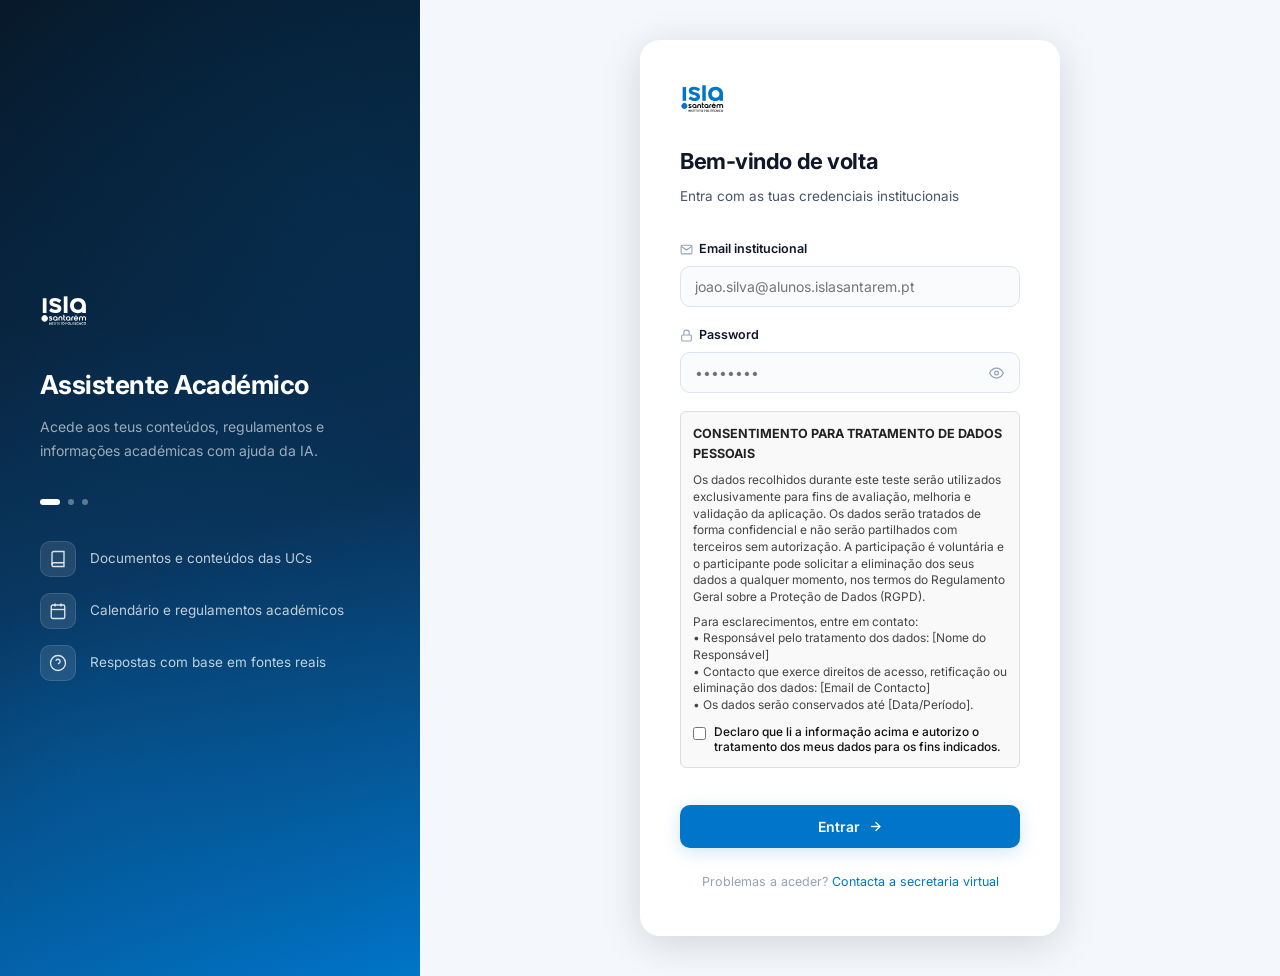
==== commit cafa8887: "finish" ====
--- a/frontend/index.html
+++ b/frontend/index.html
@@ -91,6 +91,20 @@
           </div>
         </div>
 
+        <div class="consent-container" style="font-size: 0.85rem; margin-bottom: 15px; border: 1px solid #ddd; padding: 12px; border-radius: 6px; background-color: #f9f9f9; color: #444; text-align: left;">
+          <h4 style="margin-top: 0; margin-bottom: 8px; font-size: 0.9rem; color: #222;">CONSENTIMENTO PARA TRATAMENTO DE DADOS PESSOAIS</h4>
+          <p style="margin: 0 0 8px 0; line-height: 1.4;">Os dados recolhidos durante este teste serão utilizados exclusivamente para fins de avaliação, melhoria e validação da aplicação. Os dados serão tratados de forma confidencial e não serão partilhados com terceiros sem autorização. A participação é voluntária e o participante pode solicitar a eliminação dos seus dados a qualquer momento, nos termos do Regulamento Geral sobre a Proteção de Dados (RGPD).</p>
+          <p style="margin: 0 0 10px 0; line-height: 1.4;">Para esclarecimentos, entre em contato:<br>
+          • Responsável pelo tratamento dos dados: [Nome do Responsável]<br>
+          • Contacto que exerce direitos de acesso, retificação ou eliminação dos dados: [Email de Contacto]<br>
+          • Os dados serão conservados até [Data/Período].</p>
+          
+          <label style="display: flex; align-items: flex-start; gap: 8px; cursor: pointer; font-weight: 500; color: #111;">
+            <input type="checkbox" id="consentCheckbox" required style="margin-top: 3px;" />
+            <span style="line-height: 1.3;">Declaro que li a informação acima e autorizo o tratamento dos meus dados para os fins indicados.</span>
+          </label>
+        </div>
+
         <div id="loginError" class="login-error" style="display:none;"></div>
 
         <button type="submit" class="login-btn" id="loginBtn">
@@ -142,8 +156,7 @@
     localStorage.setItem('user', JSON.stringify({ name: data.name, role: data.role, id: data.user_id }));
     btn.classList.add('login-btn--success');
     btnText.textContent = 'A redirecionar...';
-    const roleRedirects = { admin: 'admin.html', instructor: 'instructor.html', secretaria: 'secretaria.html' };
-    setTimeout(() => window.location.href = roleRedirects[data.role] || 'chat.html', 400);
+    setTimeout(() => window.location.href = 'chat.html', 400);
   } catch (ex) {
     err.textContent = ex.message;
     err.style.display = 'flex';
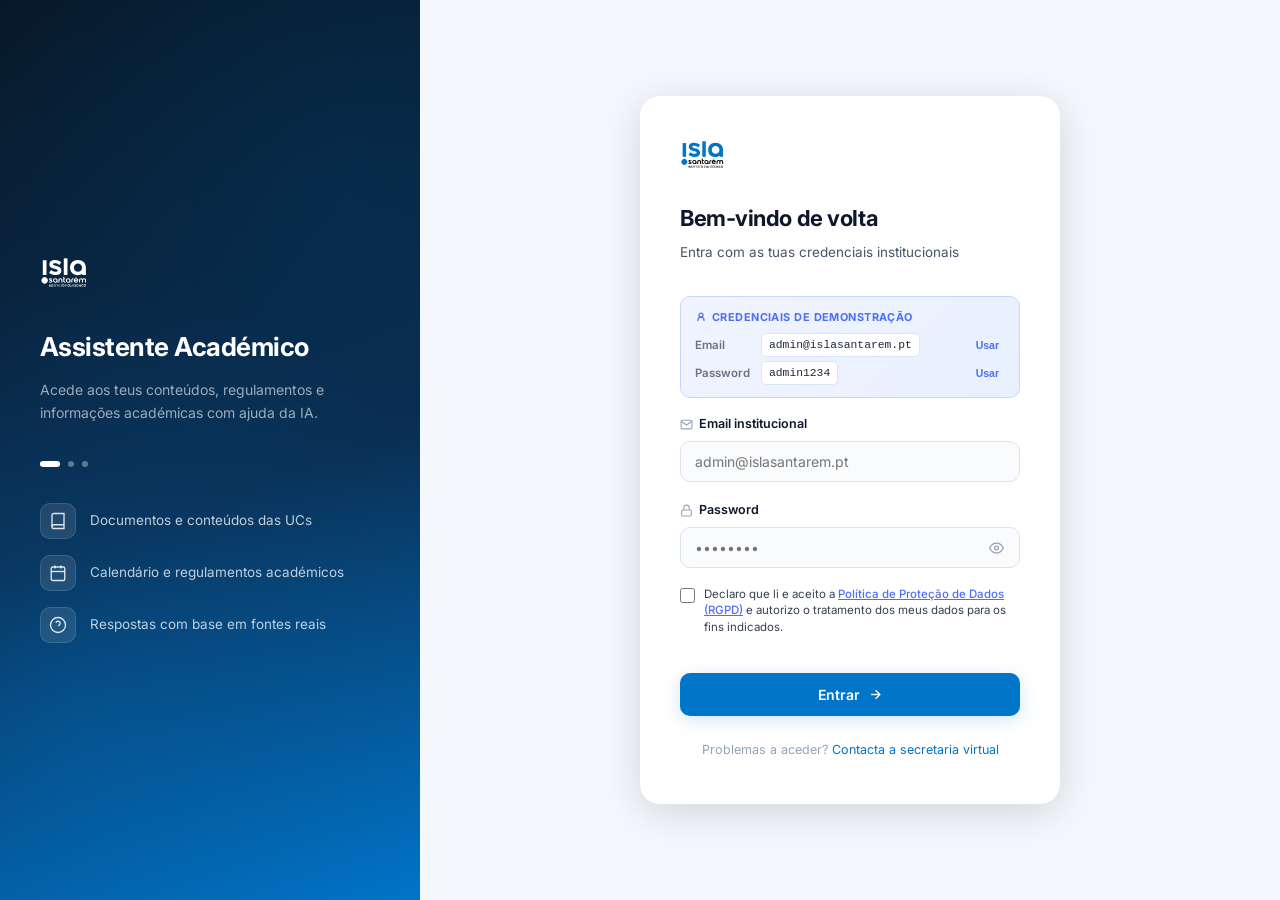
==== commit e873dc05: "Login: GDPR popup + demo credentials box" ====
--- a/frontend/index.html
+++ b/frontend/index.html
@@ -5,8 +5,212 @@
   <meta name="viewport" content="width=device-width, initial-scale=1.0" />
   <title>ISLA Santarém — Assistente Académico</title>
   <link rel="stylesheet" href="assets/css/style.css" />
+  <style>
+    /* ── Demo credentials box ── */
+    .demo-creds {
+      background: linear-gradient(135deg, #f0f4ff 0%, #e8f0fe 100%);
+      border: 1px solid #c7d7fa;
+      border-radius: 10px;
+      padding: 12px 14px;
+      margin-bottom: 16px;
+      font-size: 0.82rem;
+      color: #374151;
+    }
+    .demo-creds-title {
+      font-weight: 700;
+      font-size: 0.78rem;
+      text-transform: uppercase;
+      letter-spacing: .04em;
+      color: #4f6ef7;
+      margin-bottom: 7px;
+      display: flex;
+      align-items: center;
+      gap: 5px;
+    }
+    .demo-creds-row {
+      display: flex;
+      align-items: center;
+      gap: 6px;
+      margin-bottom: 4px;
+    }
+    .demo-creds-row:last-child { margin-bottom: 0; }
+    .demo-label {
+      width: 60px;
+      font-weight: 600;
+      color: #6b7280;
+      flex-shrink: 0;
+    }
+    .demo-val {
+      font-family: 'Courier New', monospace;
+      background: #fff;
+      border: 1px solid #dbe4ff;
+      border-radius: 5px;
+      padding: 2px 7px;
+      color: #1e293b;
+      font-size: 0.81rem;
+      cursor: pointer;
+      transition: background .15s, border-color .15s;
+      position: relative;
+    }
+    .demo-val:hover { background: #e8f0fe; border-color: #4f6ef7; }
+    .demo-fill-btn {
+      background: none;
+      border: none;
+      cursor: pointer;
+      color: #4f6ef7;
+      font-size: 0.75rem;
+      font-weight: 600;
+      padding: 2px 6px;
+      border-radius: 4px;
+      transition: background .15s;
+      margin-left: auto;
+    }
+    .demo-fill-btn:hover { background: #dbe4ff; }
+
+    /* ── GDPR popup ── */
+    .gdpr-link {
+      color: #4f6ef7;
+      cursor: pointer;
+      text-decoration: underline;
+      font-weight: 500;
+    }
+    .gdpr-backdrop {
+      display: none;
+      position: fixed;
+      inset: 0;
+      background: rgba(0,0,0,.45);
+      backdrop-filter: blur(3px);
+      z-index: 9999;
+      align-items: center;
+      justify-content: center;
+      padding: 16px;
+    }
+    .gdpr-backdrop.open { display: flex; }
+    .gdpr-modal {
+      background: #fff;
+      border-radius: 16px;
+      max-width: 520px;
+      width: 100%;
+      max-height: 85vh;
+      overflow-y: auto;
+      box-shadow: 0 24px 60px rgba(0,0,0,.18);
+      animation: gdprIn .25s ease;
+    }
+    @keyframes gdprIn {
+      from { transform: scale(.94) translateY(12px); opacity: 0; }
+      to   { transform: scale(1)   translateY(0);    opacity: 1; }
+    }
+    .gdpr-modal-header {
+      display: flex;
+      align-items: center;
+      justify-content: space-between;
+      padding: 18px 20px 14px;
+      border-bottom: 1px solid #e5e7eb;
+      position: sticky;
+      top: 0;
+      background: #fff;
+      border-radius: 16px 16px 0 0;
+      z-index: 1;
+    }
+    .gdpr-modal-header h3 {
+      font-size: 1rem;
+      font-weight: 700;
+      color: #111;
+      margin: 0;
+    }
+    .gdpr-close {
+      background: #f3f4f6;
+      border: none;
+      border-radius: 8px;
+      cursor: pointer;
+      width: 30px;
+      height: 30px;
+      display: flex;
+      align-items: center;
+      justify-content: center;
+      color: #6b7280;
+      font-size: 16px;
+      transition: background .15s;
+    }
+    .gdpr-close:hover { background: #e5e7eb; color: #111; }
+    .gdpr-modal-body {
+      padding: 16px 20px 20px;
+      font-size: 0.85rem;
+      color: #374151;
+      line-height: 1.65;
+    }
+    .gdpr-modal-body p { margin: 0 0 10px; }
+    .gdpr-modal-body ul { margin: 6px 0 10px 16px; padding: 0; }
+    .gdpr-modal-body li { margin-bottom: 4px; }
+    .gdpr-modal-body strong { color: #111; }
+    .gdpr-modal-footer {
+      padding: 12px 20px 18px;
+      border-top: 1px solid #e5e7eb;
+    }
+    .gdpr-accept-btn {
+      width: 100%;
+      background: linear-gradient(135deg, #4f6ef7, #7c5bf7);
+      color: #fff;
+      border: none;
+      border-radius: 10px;
+      padding: 11px;
+      font-size: 0.9rem;
+      font-weight: 600;
+      cursor: pointer;
+      transition: opacity .15s;
+    }
+    .gdpr-accept-btn:hover { opacity: .9; }
+
+    /* consent row inside form */
+    .consent-row {
+      display: flex;
+      align-items: flex-start;
+      gap: 9px;
+      font-size: 0.82rem;
+      color: #374151;
+      margin-bottom: 16px;
+      line-height: 1.4;
+    }
+    .consent-row input[type=checkbox] {
+      margin-top: 2px;
+      flex-shrink: 0;
+      width: 15px;
+      height: 15px;
+      accent-color: #4f6ef7;
+      cursor: pointer;
+    }
+  </style>
 </head>
 <body class="login-body">
+
+<!-- ── GDPR popup ── -->
+<div class="gdpr-backdrop" id="gdprBackdrop" onclick="closeGdpr(event)">
+  <div class="gdpr-modal" onclick="event.stopPropagation()">
+    <div class="gdpr-modal-header">
+      <h3>🛡️ Proteção de Dados Pessoais (RGPD)</h3>
+      <button class="gdpr-close" onclick="closeGdpr()" aria-label="Fechar">✕</button>
+    </div>
+    <div class="gdpr-modal-body">
+      <p><strong>Responsável pelo tratamento:</strong> ISLA Santarém — Instituto Superior de Línguas e Administração de Santarém.</p>
+      <p><strong>Finalidade:</strong> Os dados recolhidos durante este teste (nome, email e conversas) são utilizados exclusivamente para fins de avaliação, melhoria e validação da aplicação ISLA Assistente Académico.</p>
+      <p><strong>Base legal:</strong> Consentimento do titular dos dados (Art.º 6.º, n.º 1, al. a) do RGPD).</p>
+      <p><strong>Os teus direitos incluem:</strong></p>
+      <ul>
+        <li>Acesso aos teus dados pessoais</li>
+        <li>Retificação de dados incorretos</li>
+        <li>Eliminação dos dados ("direito ao esquecimento")</li>
+        <li>Portabilidade dos dados</li>
+        <li>Retirada do consentimento a qualquer momento</li>
+      </ul>
+      <p><strong>Conservação:</strong> Os dados serão conservados durante o período de avaliação do projeto e eliminados após a sua conclusão.</p>
+      <p><strong>Confidencialidade:</strong> Os dados tratados de forma confidencial e não serão partilhados com terceiros.</p>
+      <p>Para exercer os teus direitos ou obter esclarecimentos, contacta o responsável pelo projeto académico.</p>
+    </div>
+    <div class="gdpr-modal-footer">
+      <button class="gdpr-accept-btn" onclick="acceptGdpr()">Compreendi e Aceito</button>
+    </div>
+  </div>
+</div>
 
 <div class="login-layout">
 
@@ -63,6 +267,24 @@
         <p>Entra com as tuas credenciais institucionais</p>
       </div>
 
+      <!-- Demo credentials box -->
+      <div class="demo-creds">
+        <div class="demo-creds-title">
+          <svg width="12" height="12" viewBox="0 0 24 24" fill="none" stroke="currentColor" stroke-width="2.5"><circle cx="12" cy="8" r="4"/><path d="M6 20v-2a6 6 0 0 1 12 0v2"/></svg>
+          Credenciais de demonstração
+        </div>
+        <div class="demo-creds-row">
+          <span class="demo-label">Email</span>
+          <span class="demo-val" onclick="fillEmail()" title="Clica para preencher">admin@islasantarem.pt</span>
+          <button class="demo-fill-btn" onclick="fillEmail()">Usar</button>
+        </div>
+        <div class="demo-creds-row">
+          <span class="demo-label">Password</span>
+          <span class="demo-val" onclick="fillPass()" title="Clica para preencher">admin1234</span>
+          <button class="demo-fill-btn" onclick="fillPass()">Usar</button>
+        </div>
+      </div>
+
       <form onsubmit="doLogin(event)" class="login-form">
         <div class="form-group">
           <label for="email">
@@ -71,7 +293,7 @@
             </svg>
             Email institucional
           </label>
-          <input type="email" id="email" placeholder="joao.silva@alunos.islasantarem.pt" autocomplete="email" required />
+          <input type="email" id="email" placeholder="admin@islasantarem.pt" autocomplete="email" required />
         </div>
 
         <div class="form-group">
@@ -91,17 +313,13 @@
           </div>
         </div>
 
-        <div class="consent-container" style="font-size: 0.85rem; margin-bottom: 15px; border: 1px solid #ddd; padding: 12px; border-radius: 6px; background-color: #f9f9f9; color: #444; text-align: left;">
-          <h4 style="margin-top: 0; margin-bottom: 8px; font-size: 0.9rem; color: #222;">CONSENTIMENTO PARA TRATAMENTO DE DADOS PESSOAIS</h4>
-          <p style="margin: 0 0 8px 0; line-height: 1.4;">Os dados recolhidos durante este teste serão utilizados exclusivamente para fins de avaliação, melhoria e validação da aplicação. Os dados serão tratados de forma confidencial e não serão partilhados com terceiros sem autorização. A participação é voluntária e o participante pode solicitar a eliminação dos seus dados a qualquer momento, nos termos do Regulamento Geral sobre a Proteção de Dados (RGPD).</p>
-          <p style="margin: 0 0 10px 0; line-height: 1.4;">Para esclarecimentos, entre em contato:<br>
-          • Responsável pelo tratamento dos dados: [Nome do Responsável]<br>
-          • Contacto que exerce direitos de acesso, retificação ou eliminação dos dados: [Email de Contacto]<br>
-          • Os dados serão conservados até [Data/Período].</p>
-          
-          <label style="display: flex; align-items: flex-start; gap: 8px; cursor: pointer; font-weight: 500; color: #111;">
-            <input type="checkbox" id="consentCheckbox" required style="margin-top: 3px;" />
-            <span style="line-height: 1.3;">Declaro que li a informação acima e autorizo o tratamento dos meus dados para os fins indicados.</span>
+        <!-- Consent row with GDPR popup link -->
+        <div class="consent-row">
+          <input type="checkbox" id="consentCheckbox" required />
+          <label for="consentCheckbox">
+            Declaro que li e aceito a
+            <span class="gdpr-link" onclick="openGdpr()">Política de Proteção de Dados (RGPD)</span>
+            e autorizo o tratamento dos meus dados para os fins indicados.
           </label>
         </div>
 
@@ -128,6 +346,31 @@
 </div>
 
 <script>
+/* ── GDPR popup ── */
+function openGdpr() {
+  document.getElementById('gdprBackdrop').classList.add('open');
+  document.body.style.overflow = 'hidden';
+}
+function closeGdpr(e) {
+  if (e && e.target !== document.getElementById('gdprBackdrop')) return;
+  document.getElementById('gdprBackdrop').classList.remove('open');
+  document.body.style.overflow = '';
+}
+function acceptGdpr() {
+  document.getElementById('consentCheckbox').checked = true;
+  document.getElementById('gdprBackdrop').classList.remove('open');
+  document.body.style.overflow = '';
+}
+
+/* ── Demo credential fill ── */
+function fillEmail() {
+  document.getElementById('email').value = 'admin@islasantarem.pt';
+}
+function fillPass() {
+  document.getElementById('password').value = 'admin1234';
+}
+
+/* ── Login ── */
 async function doLogin(e) {
   e.preventDefault();
   const btn     = document.getElementById('loginBtn');
